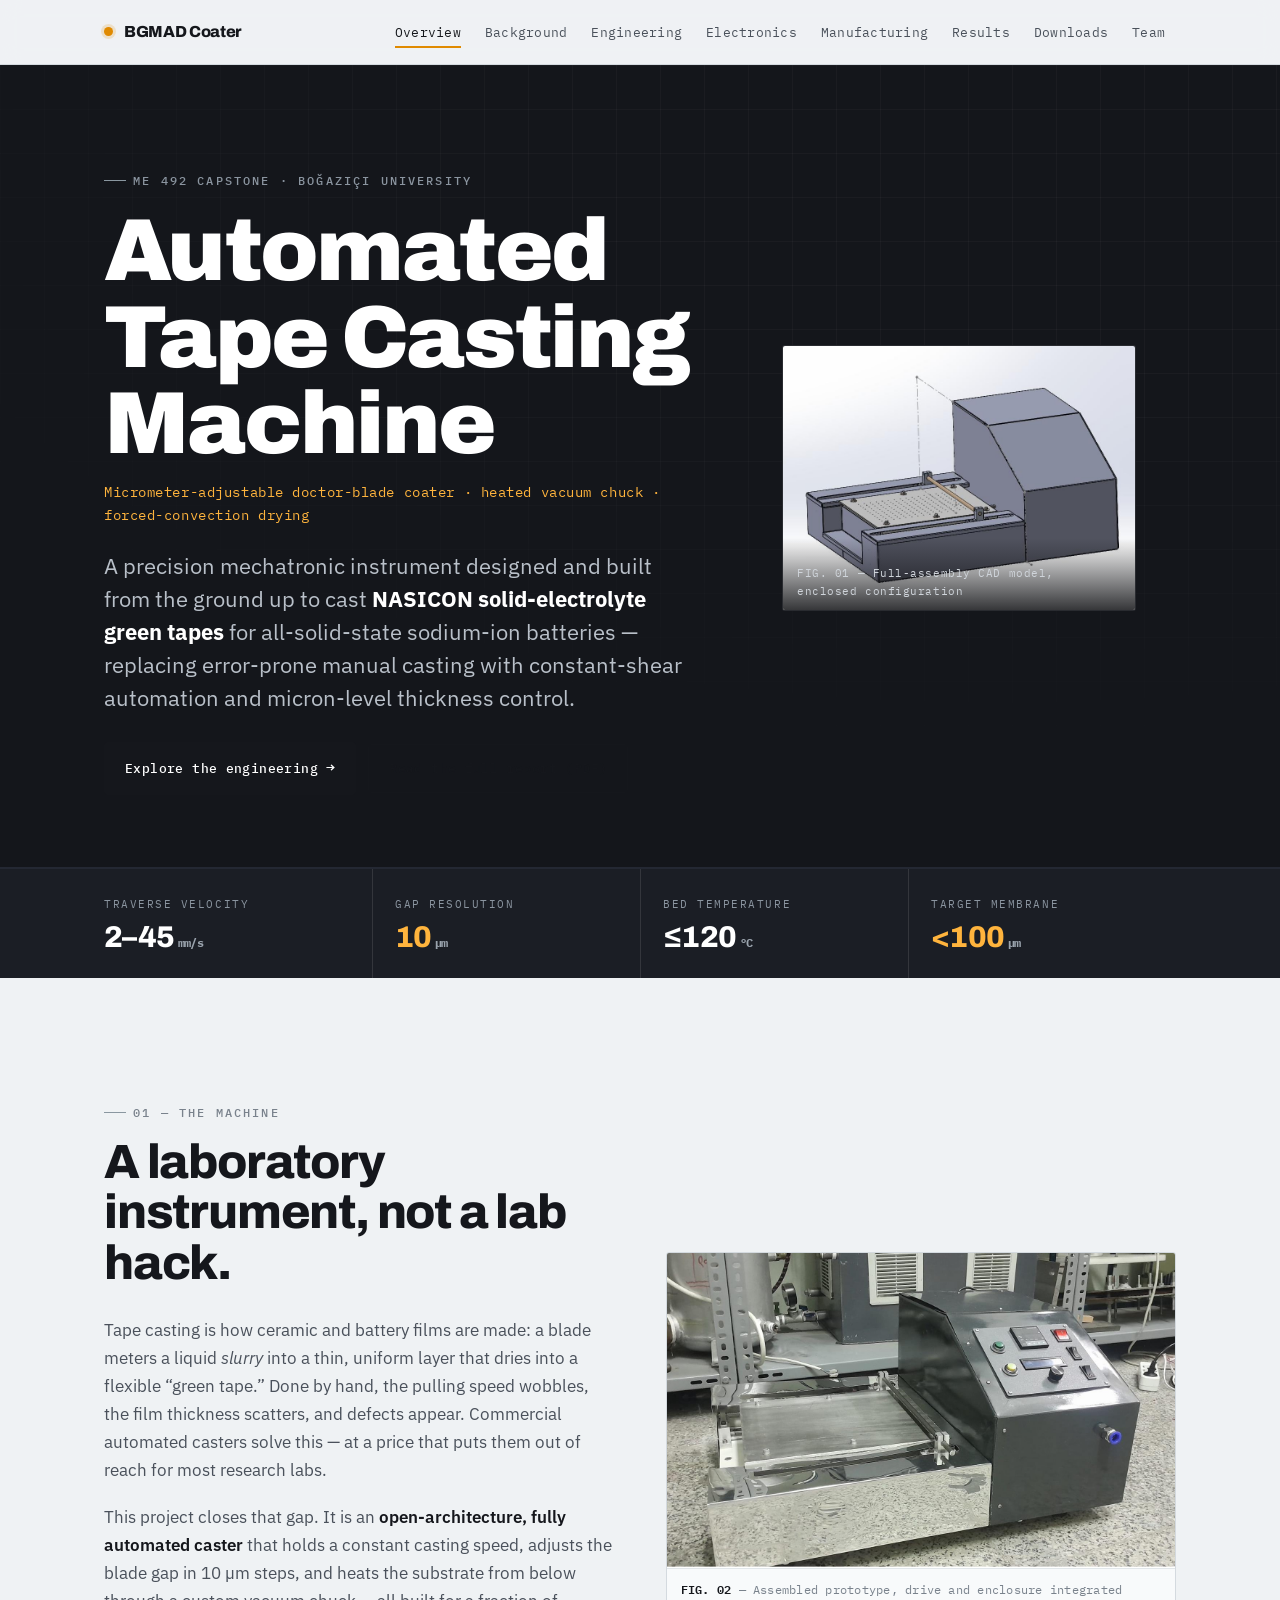
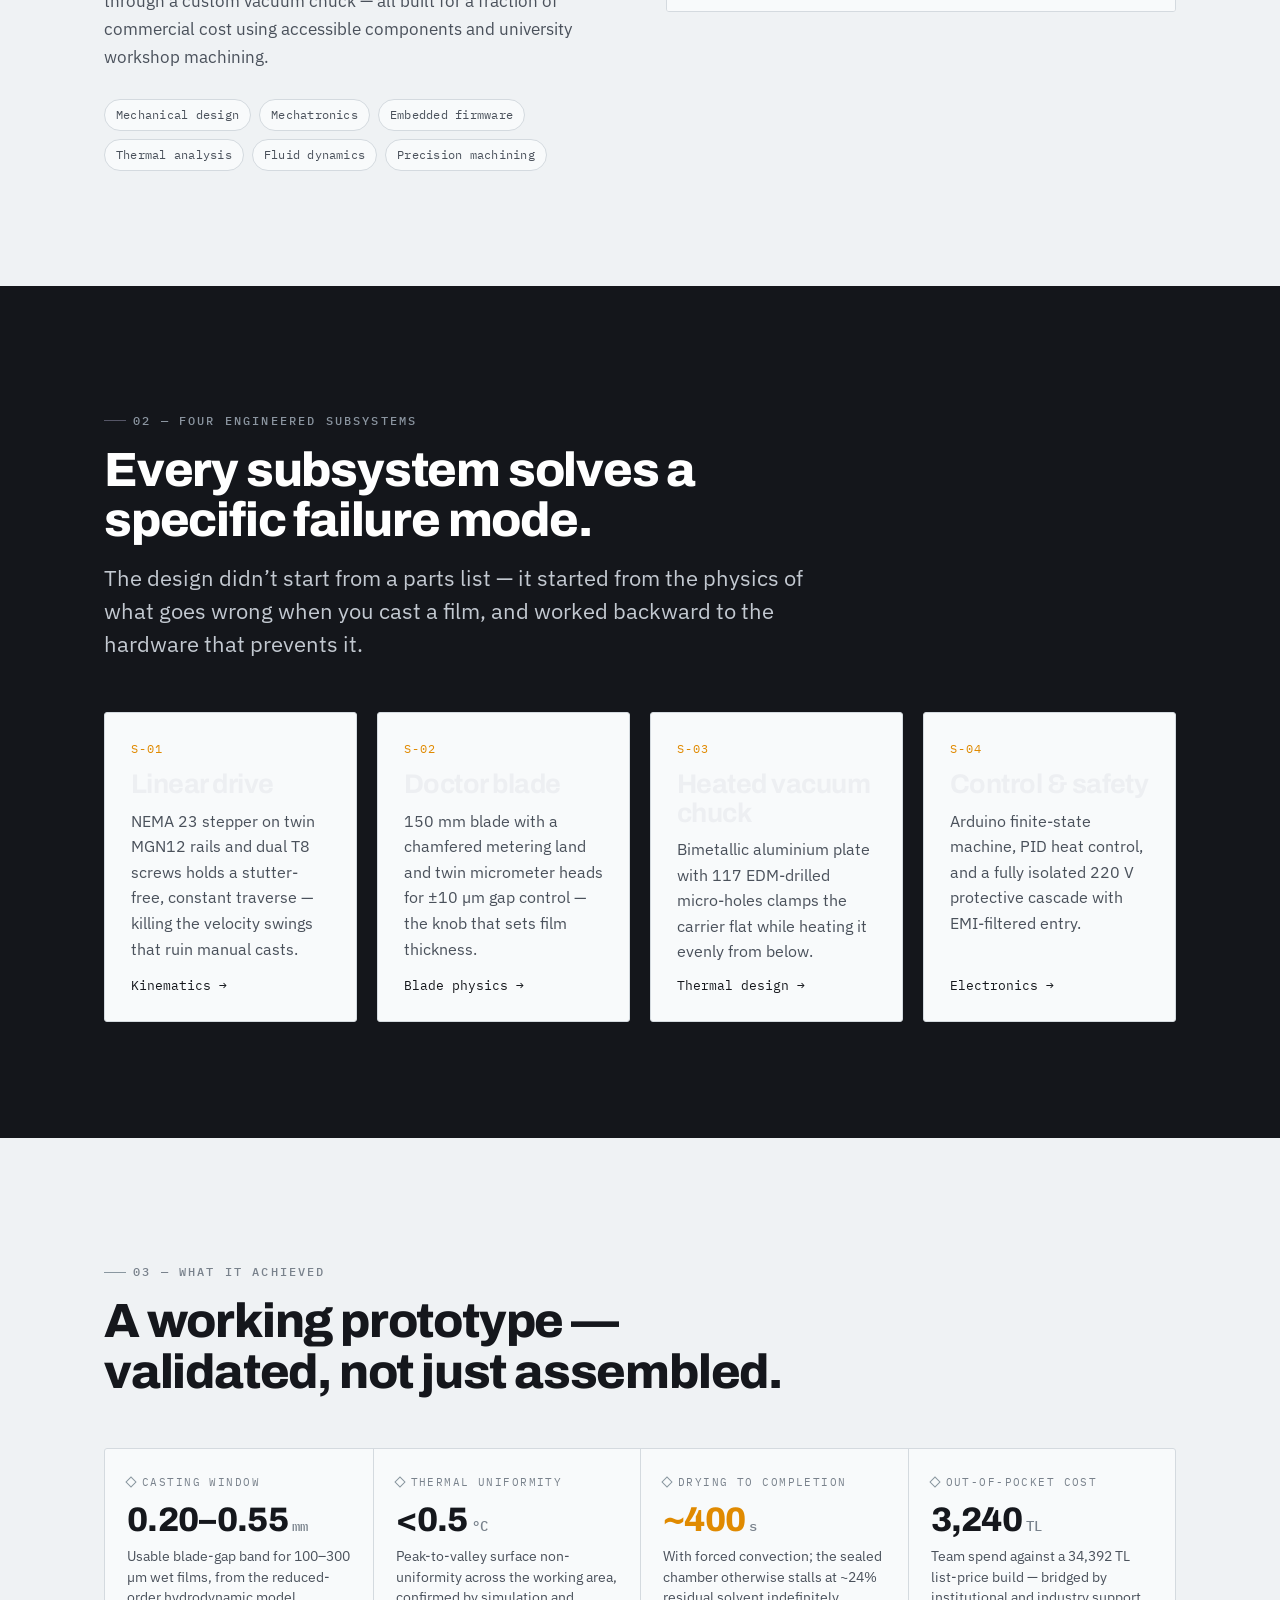
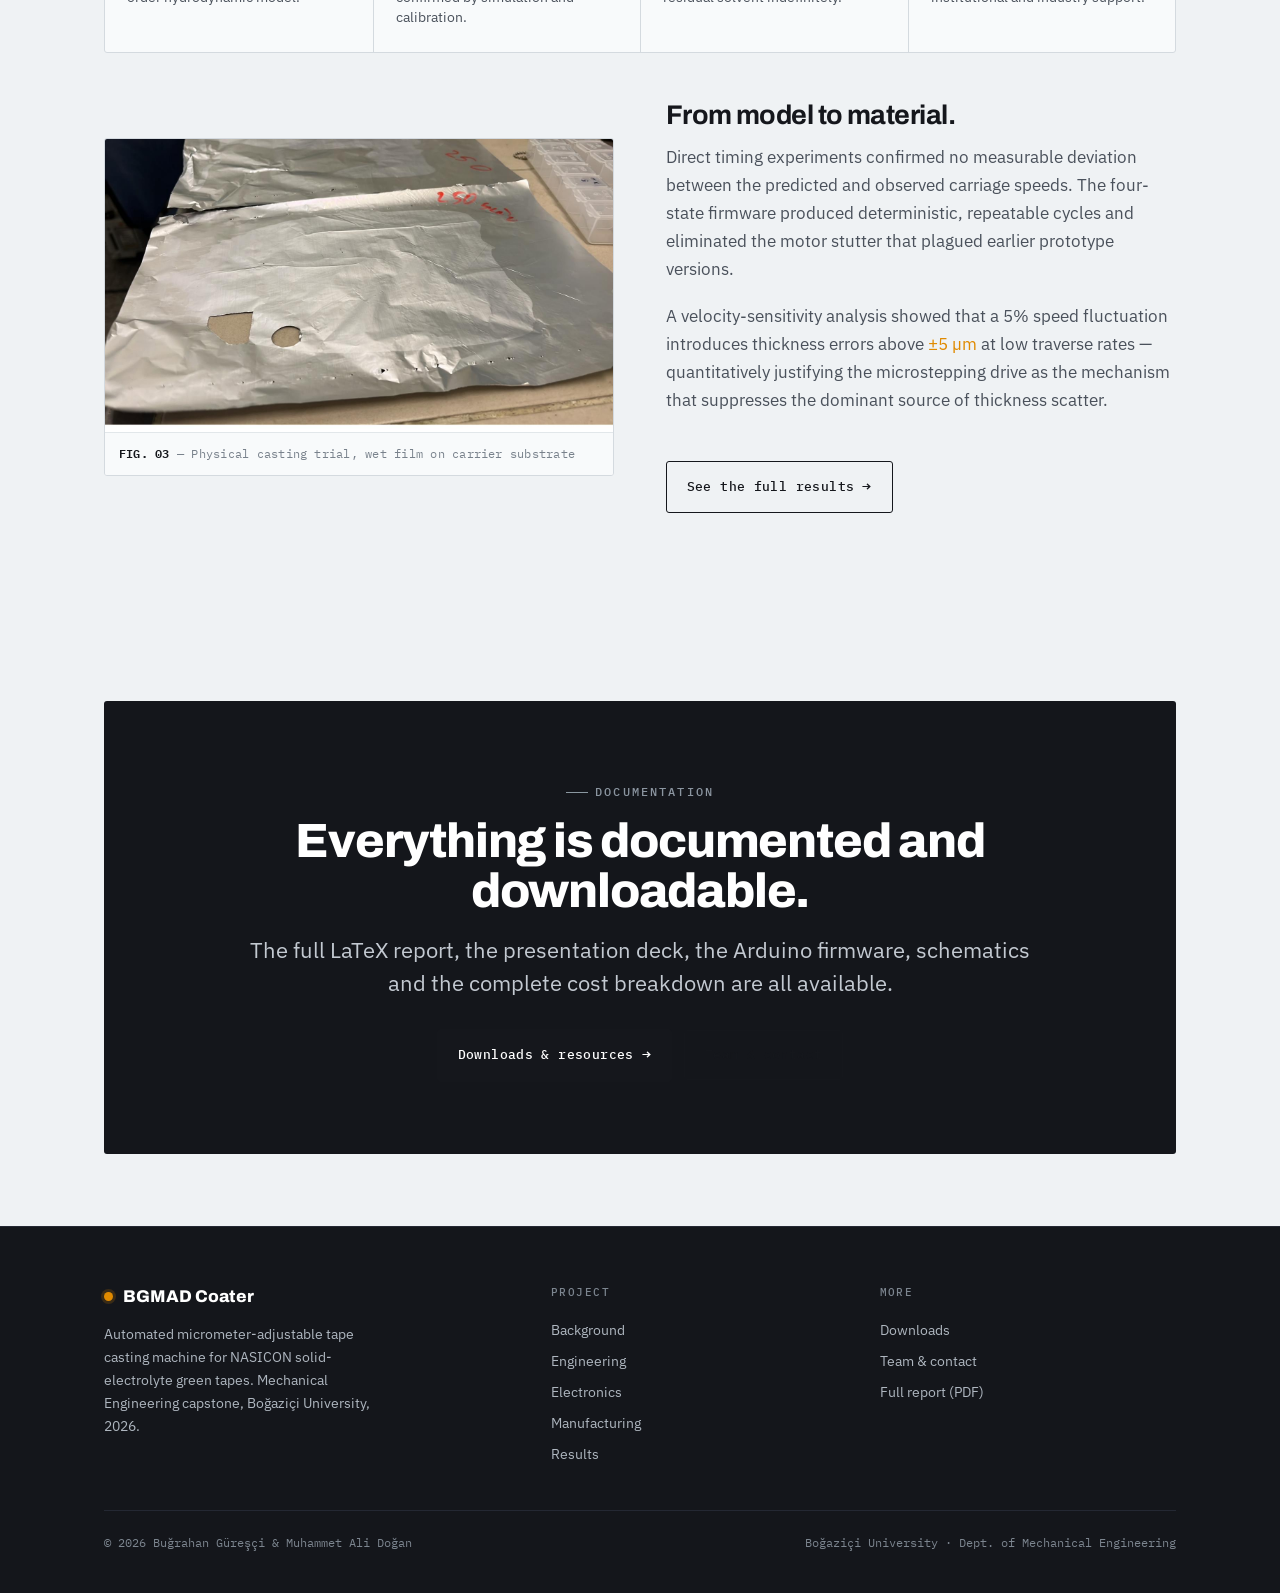
==== index.html @ 35f907c0 "Fix typo in electronics link text" ====
<!DOCTYPE html>
<html lang="en">
<head>
<meta charset="UTF-8">
<meta name="viewport" content="width=device-width,initial-scale=1">
<title>BGMAD Tape Casting Machine — Automated Micrometer-Adjustable Coater</title>
<meta name="description" content="An automated, micrometer-adjustable doctor-blade tape casting machine built to produce NASICON solid-electrolyte green tapes for all-solid-state sodium-ion batteries. Boğaziçi University ME 492 capstone.">
<meta property="og:title" content="Automated Micrometer-Adjustable Tape Casting Machine">
<meta property="og:description" content="A precision mechatronic coater for NASICON solid-electrolyte green tapes — Boğaziçi University mechanical engineering capstone.">
<meta property="og:type" content="website">
<meta property="og:image" content="CAD_goruntusu_casing.jpeg">
<link rel="icon" type="image/png" href="favicon.png">
<link rel="stylesheet" href="style.css">
</head>
<body>

<!-- ============ HEADER ============ -->
<header class="masthead">
  <div class="masthead__in">
    <a class="brand" href="index.html"><span class="brand__tag"></span>BGMAD&nbsp;Coater</a>
    <button class="navtoggle" aria-label="Menu" onclick="document.getElementById('nav').classList.toggle('open')">≡</button>
    <nav class="nav" id="nav">
      <a href="index.html" class="active">Overview</a>
      <a href="background.html">Background</a>
      <a href="engineering.html">Engineering</a>
      <a href="electronics.html">Electronics</a>
      <a href="manufacturing.html">Manufacturing</a>
      <a href="results.html">Results</a>
      <a href="resources.html">Downloads</a>
      <a href="about.html">Team</a>
    </nav>
  </div>
</header>

<!-- ============ HERO ============ -->
<section class="hero">
  <div class="hero__grid"></div>
  <div class="hero__in">
    <div>
      <span class="eyebrow hero__eyebrow">ME 492 Capstone · Boğaziçi University</span>
      <h1 class="display">Automated<br>Tape Casting<br>Machine</h1>
      <p class="hero__sub">Micrometer-adjustable doctor-blade coater · heated vacuum chuck · forced-convection drying</p>
      <p class="lead">A precision mechatronic instrument designed and built from the ground up to cast <strong style="color:#fff">NASICON solid-electrolyte green tapes</strong> for all-solid-state sodium-ion batteries — replacing error-prone manual casting with constant-shear automation and micron-level thickness control.</p>
      <div class="btnrow">
        <a class="btn" href="engineering.html">Explore the engineering <span class="btn__arrow">→</span></a>
        <a class="btn btn--ghost" href="ME492_Report_Group17.pdf" target="_blank" rel="noopener">Read the full report (PDF)</a>
      </div>
    </div>
    <figure class="hero__figure">
      <img src="CAD_goruntusu_casing.jpeg" alt="CAD render of the tape casting machine enclosure">
      <figcaption class="hero__figcap">FIG. 01 — Full-assembly CAD model, enclosed configuration</figcaption>
    </figure>
  </div>
</section>

<!-- ============ SPEC PLATE ============ -->
<div class="specplate">
  <div class="specplate__in">
    <div class="spec">
      <div class="spec__k">Traverse velocity</div>
      <div class="spec__v">2–45<span class="spec__u">mm/s</span></div>
    </div>
    <div class="spec">
      <div class="spec__k">Gap resolution</div>
      <div class="spec__v"><em>10</em><span class="spec__u">µm</span></div>
    </div>
    <div class="spec">
      <div class="spec__k">Bed temperature</div>
      <div class="spec__v">≤120<span class="spec__u">°C</span></div>
    </div>
    <div class="spec">
      <div class="spec__k">Target membrane</div>
      <div class="spec__v"><em>&lt;100</em><span class="spec__u">µm</span></div>
    </div>
  </div>
</div>

<!-- ============ WHAT IT IS ============ -->
<section class="section">
  <div class="wrap">
    <div class="split">
      <div>
        <span class="eyebrow">01 — The machine</span>
        <h2 class="mt-s">A laboratory instrument, not a lab hack.</h2>
        <div class="prose mt-m">
          <p>Tape casting is how ceramic and battery films are made: a blade meters a liquid <em>slurry</em> into a thin, uniform layer that dries into a flexible “green tape.” Done by hand, the pulling speed wobbles, the film thickness scatters, and defects appear. Commercial automated casters solve this — at a price that puts them out of reach for most research labs.</p>
          <p>This project closes that gap. It is an <strong>open-architecture, fully automated caster</strong> that holds a constant casting speed, adjusts the blade gap in 10 µm steps, and heats the substrate from below through a custom vacuum chuck — all built for a fraction of commercial cost using accessible components and university workshop machining.</p>
        </div>
        <div class="tags mt-m">
          <span class="tag">Mechanical design</span>
          <span class="tag">Mechatronics</span>
          <span class="tag">Embedded firmware</span>
          <span class="tag">Thermal analysis</span>
          <span class="tag">Fluid dynamics</span>
          <span class="tag">Precision machining</span>
        </div>
      </div>
      <div class="figure">
        <img src="enclosure_assembly.jpeg" alt="Photograph of the assembled machine">
        <div class="figure__cap"><b>FIG. 02</b> — Assembled prototype, drive and enclosure integrated</div>
      </div>
    </div>
  </div>
</section>

<!-- ============ SUBSYSTEMS ============ -->
<section class="section dark">
  <div class="wrap">
    <div class="shead">
      <span class="eyebrow">02 — Four engineered subsystems</span>
      <h2 class="mt-s" style="color:#fff">Every subsystem solves a specific failure mode.</h2>
      <p class="lead">The design didn’t start from a parts list — it started from the physics of what goes wrong when you cast a film, and worked backward to the hardware that prevents it.</p>
    </div>
    <div class="grid grid-4">
      <a class="card card--link" href="engineering.html#drive">
        <span class="card__idx">S-01</span>
        <h3>Linear drive</h3>
        <p>NEMA 23 stepper on twin MGN12 rails and dual T8 screws holds a stutter-free, constant traverse — killing the velocity swings that ruin manual casts.</p>
        <span class="card__more">Kinematics →</span>
      </a>
      <a class="card card--link" href="engineering.html#blade">
        <span class="card__idx">S-02</span>
        <h3>Doctor blade</h3>
        <p>150 mm blade with a chamfered metering land and twin micrometer heads for ±10 µm gap control — the knob that sets film thickness.</p>
        <span class="card__more">Blade physics →</span>
      </a>
      <a class="card card--link" href="engineering.html#chuck">
        <span class="card__idx">S-03</span>
        <h3>Heated vacuum chuck</h3>
        <p>Bimetallic aluminium plate with 117 EDM-drilled micro-holes clamps the carrier flat while heating it evenly from below.</p>
        <span class="card__more">Thermal design →</span>
      </a>
      <a class="card card--link" href="electronics.html">
        <span class="card__idx">S-04</span>
        <h3>Control &amp; safety</h3>
        <p>Arduino finite-state machine, PID heat control, and a fully isolated 220 V protective cascade with EMI-filtered entry.</p>
        <span class="card__more">Electronics →</span>
      </a>
    </div>
  </div>
</section>

<!-- ============ HEADLINE RESULTS ============ -->
<section class="section">
  <div class="wrap">
    <div class="shead">
      <span class="eyebrow">03 — What it achieved</span>
      <h2 class="mt-s">A working prototype — validated, not just assembled.</h2>
    </div>
    <div class="dimset">
      <div class="dim">
        <div class="dim__label">Casting window</div>
        <div class="dim__val">0.20–0.55<span class="u">mm</span></div>
        <div class="dim__note">Usable blade-gap band for 100–300 µm wet films, from the reduced-order hydrodynamic model.</div>
      </div>
      <div class="dim">
        <div class="dim__label">Thermal uniformity</div>
        <div class="dim__val">&lt;0.5<span class="u">°C</span></div>
        <div class="dim__note">Peak-to-valley surface non-uniformity across the working area, confirmed by simulation and calibration.</div>
      </div>
      <div class="dim">
        <div class="dim__label">Drying to completion</div>
        <div class="dim__val is-signal">~400<span class="u">s</span></div>
        <div class="dim__note">With forced convection; the sealed chamber otherwise stalls at ~24% residual solvent indefinitely.</div>
      </div>
      <div class="dim">
        <div class="dim__label">Out-of-pocket cost</div>
        <div class="dim__val">3,240<span class="u">TL</span></div>
        <div class="dim__note">Team spend against a 34,392 TL list-price build — bridged by institutional and industry support.</div>
      </div>
    </div>
    <div class="split mt-l">
      <div class="figure">
        <img src="250mikron_casting.jpeg" alt="Cast NASICON green tape sample">
        <div class="figure__cap"><b>FIG. 03</b> — Physical casting trial, wet film on carrier substrate</div>
      </div>
      <div>
        <h3>From model to material.</h3>
        <div class="prose mt-s">
          <p>Direct timing experiments confirmed no measurable deviation between the predicted and observed carriage speeds. The four-state firmware produced deterministic, repeatable cycles and eliminated the motor stutter that plagued earlier prototype versions.</p>
          <p>A velocity-sensitivity analysis showed that a 5% speed fluctuation introduces thickness errors above <span class="signal">±5 µm</span> at low traverse rates — quantitatively justifying the microstepping drive as the mechanism that suppresses the dominant source of thickness scatter.</p>
        </div>
        <a class="btn btn--ghost mt-m" href="results.html">See the full results <span class="btn__arrow">→</span></a>
      </div>
    </div>
  </div>
</section>

<!-- ============ CTA ============ -->
<section class="section--tight">
  <div class="wrap">
    <div class="cta">
      <span class="eyebrow" style="justify-content:center;color:#8B95A0">Documentation</span>
      <h2 class="mt-s">Everything is documented and downloadable.</h2>
      <p class="lead">The full LaTeX report, the presentation deck, the Arduino firmware, schematics and the complete cost breakdown are all available.</p>
      <div class="btnrow">
        <a class="btn" href="resources.html">Downloads &amp; resources <span class="btn__arrow">→</span></a>
        <a class="btn btn--ghost" href="about.html">Team &amp; contact</a>
      </div>
    </div>
  </div>
</section>

<!-- ============ FOOTER ============ -->
<footer class="foot">
  <div class="wrap">
    <div class="foot__grid">
      <div>
        <div class="foot__brand"><span class="brand__tag"></span>BGMAD Coater</div>
        <p style="max-width:34ch;margin:0">Automated micrometer-adjustable tape casting machine for NASICON solid-electrolyte green tapes. Mechanical Engineering capstone, Boğaziçi University, 2026.</p>
      </div>
      <div>
        <h5>Project</h5>
        <a href="background.html">Background</a>
        <a href="engineering.html">Engineering</a>
        <a href="electronics.html">Electronics</a>
        <a href="manufacturing.html">Manufacturing</a>
        <a href="results.html">Results</a>
      </div>
      <div>
        <h5>More</h5>
        <a href="resources.html">Downloads</a>
        <a href="about.html">Team &amp; contact</a>
        <a href="ME492_Report_Group17.pdf" target="_blank" rel="noopener">Full report (PDF)</a>
      </div>
    </div>
    <div class="foot__bar">
      <span>© 2026 Buğrahan Güreşçi &amp; Muhammet Ali Doğan</span>
      <span>Boğaziçi University · Dept. of Mechanical Engineering</span>
    </div>
  </div>
</footer>

</body>
</html>
---- style.css ----
/* =========================================================================
   BGMAD Tape Casting Machine — portfolio site
   Design identity: precision-instrument / metrology
   Graphite + technical white, engineering dimension-line annotation system,
   single amber "readout" signal reserved for live measurement values.
   ========================================================================= */

/* ---- Fonts ------------------------------------------------------------- */
@import url('https://fonts.googleapis.com/css2?family=Archivo:wght@400;500;600;700;800;900&family=IBM+Plex+Mono:wght@400;500;600&family=IBM+Plex+Sans:wght@400;500;600;700&display=swap');

/* ---- Tokens ------------------------------------------------------------ */
:root{
  --paper:#EFF2F4;
  --paper-2:#F8FAFB;
  --ink:#15171C;
  --ink-2:#4A515B;
  --ink-3:#79828C;
  --panel:#14161B;
  --panel-2:#1B1E25;
  --panel-3:#242833;
  --line:#D4DADF;
  --line-2:#E2E7EA;
  --line-d:rgba(255,255,255,.11);
  --line-d2:rgba(255,255,255,.06);
  --steel:#8A97A0;
  --signal:#E08A00;      /* amber readout on light */
  --signal-d:#FFB43D;    /* amber readout on dark  */
  --ok:#2F8F5B;

  --maxw:1200px;
  --gut:clamp(20px,5vw,64px);

  --f-display:'Archivo',system-ui,sans-serif;
  --f-body:'IBM Plex Sans',system-ui,sans-serif;
  --f-mono:'IBM Plex Mono',ui-monospace,monospace;

  --r:3px;               /* deliberately tight radius — instrument, not app */
}

*{box-sizing:border-box}
html{scroll-behavior:smooth}
body{
  margin:0;background:var(--paper);color:var(--ink);
  font-family:var(--f-body);font-size:17px;line-height:1.65;
  -webkit-font-smoothing:antialiased;text-rendering:optimizeLegibility;
}
img{max-width:100%;display:block}
a{color:inherit;text-decoration:none}

/* ---- Layout helpers ---------------------------------------------------- */
.wrap{max-width:var(--maxw);margin:0 auto;padding:0 var(--gut)}
.section{padding:clamp(56px,9vw,120px) 0}
.section--tight{padding:clamp(40px,6vw,72px) 0}
.dark{background:var(--panel);color:#EDEFF2}
.dark .lead,.dark p{color:#C3C9D1}

/* ---- Mono utility bits ------------------------------------------------- */
.mono{font-family:var(--f-mono)}
.eyebrow{
  font-family:var(--f-mono);font-size:12px;font-weight:500;
  letter-spacing:.18em;text-transform:uppercase;color:var(--ink-3);
  display:inline-flex;align-items:center;gap:.6em;
}
.eyebrow::before{
  content:"";width:22px;height:1px;background:var(--steel);display:inline-block;
}
.dark .eyebrow{color:#8B95A0}
.dark .eyebrow::before{background:#556}
.signal{color:var(--signal)}
.dark .signal{color:var(--signal-d)}

/* ---- Type scale -------------------------------------------------------- */
h1,h2,h3,h4{font-family:var(--f-display);font-weight:800;line-height:1.05;
  letter-spacing:-.02em;margin:0}
.display{
  font-family:var(--f-display);font-weight:900;
  font-size:clamp(40px,7.2vw,88px);line-height:.98;letter-spacing:-.03em;
}
h2{font-size:clamp(28px,4.2vw,48px);letter-spacing:-.025em}
h3{font-size:clamp(20px,2.4vw,27px);font-weight:700;letter-spacing:-.02em}
h4{font-size:18px;font-weight:700}
.lead{font-size:clamp(18px,2.1vw,22px);line-height:1.5;color:var(--ink-2);
  font-weight:400;max-width:60ch}
p{margin:0 0 1.1em}
.prose{max-width:68ch}
.prose p{color:var(--ink-2)}
.prose strong{color:var(--ink);font-weight:600}

/* ---- Header ------------------------------------------------------------ */
.masthead{position:sticky;top:0;z-index:50;background:rgba(239,242,244,.86);
  backdrop-filter:blur(10px);border-bottom:1px solid var(--line)}
.masthead__in{display:flex;align-items:center;gap:24px;
  height:64px;max-width:var(--maxw);margin:0 auto;padding:0 var(--gut)}
.brand{display:flex;align-items:center;gap:11px;font-family:var(--f-display);
  font-weight:800;letter-spacing:-.02em;font-size:16px;white-space:nowrap}
.brand__tag{width:9px;height:9px;background:var(--signal);border-radius:50%;
  box-shadow:0 0 0 3px rgba(224,138,0,.18)}
.nav{display:flex;gap:2px;margin-left:auto;flex-wrap:wrap}
.nav a{font-family:var(--f-mono);font-size:12.5px;letter-spacing:.02em;
  color:var(--ink-2);padding:8px 11px;border-radius:var(--r);position:relative}
.nav a:hover{color:var(--ink);background:rgba(0,0,0,.04)}
.nav a.active{color:var(--ink)}
.nav a.active::after{content:"";position:absolute;left:11px;right:11px;bottom:2px;
  height:2px;background:var(--signal)}
.navtoggle{display:none;margin-left:auto;background:none;border:1px solid var(--line);
  border-radius:var(--r);width:40px;height:38px;cursor:pointer;color:var(--ink);
  font-size:18px;align-items:center;justify-content:center}

/* ---- Buttons ----------------------------------------------------------- */
.btn{display:inline-flex;align-items:center;gap:.6em;font-family:var(--f-mono);
  font-size:13px;font-weight:500;letter-spacing:.03em;padding:13px 20px;
  border-radius:var(--r);border:1px solid var(--ink);background:var(--ink);
  color:#fff;cursor:pointer;transition:transform .12s ease,background .2s}
.btn:hover{background:#000;transform:translateY(-1px)}
.btn--ghost{background:transparent;color:var(--ink)}
.btn--ghost:hover{background:rgba(0,0,0,.05)}
.dark .btn{background:#fff;color:var(--ink);border-color:#fff}
.dark .btn:hover{background:#e9edf0}
.dark .btn--ghost{background:transparent;color:#fff;border-color:var(--line-d)}
.dark .btn--ghost:hover{background:rgba(255,255,255,.08)}
.btn__arrow{font-size:15px;transition:transform .15s}
.btn:hover .btn__arrow{transform:translateX(3px)}
.btnrow{display:flex;gap:12px;flex-wrap:wrap;align-items:center}

/* ---- Hero -------------------------------------------------------------- */
.hero{background:var(--panel);color:#EDEFF2;position:relative;overflow:hidden;
  border-bottom:1px solid var(--panel-3)}
.hero__grid{position:absolute;inset:0;opacity:.5;pointer-events:none;
  background-image:
    linear-gradient(var(--line-d2) 1px,transparent 1px),
    linear-gradient(90deg,var(--line-d2) 1px,transparent 1px);
  background-size:44px 44px;
  mask-image:radial-gradient(120% 90% at 78% 15%,#000 30%,transparent 80%)}
.hero__in{position:relative;max-width:var(--maxw);margin:0 auto;
  padding:clamp(48px,8vw,96px) var(--gut) clamp(40px,6vw,72px);
  display:grid;grid-template-columns:1.15fr .85fr;gap:clamp(24px,4vw,56px);
  align-items:center}
.hero__eyebrow{color:#8B95A0}
.hero h1{color:#fff;margin:18px 0 0}
.hero__sub{font-family:var(--f-mono);color:var(--signal-d);font-size:14px;
  letter-spacing:.04em;margin-top:14px}
.hero .lead{color:#B9C0C9;margin:22px 0 28px}
.hero__figure{position:relative;border:1px solid var(--line-d);border-radius:var(--r);
  overflow:hidden;background:#0f1116}
.hero__figure img{width:100%;height:100%;object-fit:cover;aspect-ratio:4/3}
.hero__figcap{position:absolute;left:0;bottom:0;right:0;
  font-family:var(--f-mono);font-size:11px;letter-spacing:.05em;color:#cfd4da;
  background:linear-gradient(transparent,rgba(10,11,14,.82));
  padding:26px 14px 10px}

/* ---- Spec strip (data plate) ------------------------------------------ */
.specplate{border-top:1px solid var(--panel-3);background:var(--panel-2)}
.specplate__in{max-width:var(--maxw);margin:0 auto;padding:0 var(--gut);
  display:grid;grid-template-columns:repeat(4,1fr)}
.spec{padding:26px 22px;border-left:1px solid var(--line-d)}
.spec:first-child{border-left:none;padding-left:0}
.specplate__in .spec:last-child{padding-right:0}
.spec__k{font-family:var(--f-mono);font-size:11px;letter-spacing:.14em;
  text-transform:uppercase;color:#8B95A0;margin-bottom:9px}
.spec__v{font-family:var(--f-display);font-weight:800;font-size:clamp(22px,2.6vw,30px);
  color:#fff;line-height:1;letter-spacing:-.02em}
.spec__v em{font-style:normal;color:var(--signal-d)}
.spec__u{font-family:var(--f-mono);font-size:12px;color:#9aa3ad;margin-left:3px}

/* ---- Section head ------------------------------------------------------ */
.shead{margin-bottom:clamp(30px,4vw,52px);max-width:72ch}
.shead h2{margin:14px 0 0}
.shead .lead{margin-top:16px}

/* ---- Dimension figure (key number, engineering annotation) ------------ */
.dimset{display:grid;grid-template-columns:repeat(auto-fit,minmax(180px,1fr));
  gap:0;border:1px solid var(--line);border-radius:var(--r);overflow:hidden;
  background:var(--paper-2)}
.dim{padding:24px 22px;border-left:1px solid var(--line)}
.dim:first-child{border-left:none}
.dim__label{font-family:var(--f-mono);font-size:11px;letter-spacing:.13em;
  text-transform:uppercase;color:var(--ink-3);margin-bottom:12px;
  display:flex;align-items:center;gap:7px}
.dim__label::before{content:"";width:6px;height:6px;border:1px solid var(--steel);
  transform:rotate(45deg)}
.dim__val{font-family:var(--f-display);font-weight:800;font-size:clamp(26px,3vw,34px);
  line-height:1;letter-spacing:-.02em}
.dim__val .u{font-family:var(--f-mono);font-size:14px;font-weight:500;
  color:var(--ink-3);margin-left:4px;letter-spacing:0}
.dim__val.is-signal{color:var(--signal)}
.dim__note{font-size:14px;color:var(--ink-2);margin-top:9px;line-height:1.45}

/* ---- Cards / grid ------------------------------------------------------ */
.grid{display:grid;gap:20px}
.grid-2{grid-template-columns:repeat(2,1fr)}
.grid-3{grid-template-columns:repeat(3,1fr)}
.grid-4{grid-template-columns:repeat(4,1fr)}
.card{background:var(--paper-2);border:1px solid var(--line);border-radius:var(--r);
  padding:26px;display:flex;flex-direction:column;gap:10px}
.card__idx{font-family:var(--f-mono);font-size:12px;color:var(--signal);
  letter-spacing:.08em}
.card h3{margin-top:2px}
.card p{color:var(--ink-2);font-size:15.5px;margin:0}
.card--link{transition:border-color .18s,transform .18s}
.card--link:hover{border-color:var(--ink);transform:translateY(-2px)}
.card__more{margin-top:auto;font-family:var(--f-mono);font-size:12.5px;
  color:var(--ink);display:inline-flex;gap:.5em;align-items:center}
.card--link:hover .card__more{color:var(--signal)}

/* ---- Feature split (image + text) ------------------------------------- */
.split{display:grid;grid-template-columns:1fr 1fr;gap:clamp(28px,4vw,56px);
  align-items:center}
.split--rev .split__media{order:2}
.split__media{border:1px solid var(--line);border-radius:var(--r);overflow:hidden;
  background:var(--paper-2)}
.split__media img{width:100%;object-fit:cover}
.figure{border:1px solid var(--line);border-radius:var(--r);overflow:hidden;
  background:var(--paper-2)}
.figure img{width:100%}
.figure__cap{font-family:var(--f-mono);font-size:12px;color:var(--ink-3);
  letter-spacing:.02em;padding:11px 14px;border-top:1px solid var(--line-2);
  background:var(--paper-2)}
.figure__cap b{color:var(--ink);font-weight:600}

/* ---- Data list / spec table ------------------------------------------- */
.speclist{border-top:1px solid var(--line);margin-top:8px}
.speclist__row{display:grid;grid-template-columns:minmax(160px,1fr) 2fr;gap:20px;
  padding:14px 0;border-bottom:1px solid var(--line);align-items:baseline}
.speclist__k{font-family:var(--f-mono);font-size:13px;color:var(--ink-2);
  letter-spacing:.02em}
.speclist__v{font-size:15.5px;color:var(--ink)}
.speclist__v code{font-family:var(--f-mono);font-size:13.5px;background:rgba(0,0,0,.05);
  padding:2px 6px;border-radius:3px}

/* ---- Table ------------------------------------------------------------- */
.tbl-wrap{overflow-x:auto;border:1px solid var(--line);border-radius:var(--r)}
table.data{width:100%;border-collapse:collapse;font-size:14.5px;min-width:560px}
table.data th,table.data td{padding:12px 16px;text-align:left;
  border-bottom:1px solid var(--line-2)}
table.data thead th{font-family:var(--f-mono);font-size:11.5px;letter-spacing:.08em;
  text-transform:uppercase;color:var(--ink-3);background:var(--paper-2);
  border-bottom:1px solid var(--line)}
table.data td.num,table.data th.num{text-align:right;font-family:var(--f-mono);
  font-variant-numeric:tabular-nums}
table.data tr:last-child td{border-bottom:none}
table.data tr.total td{font-weight:600;background:var(--paper-2);
  border-top:1px solid var(--line)}
table.data .gratis{font-family:var(--f-mono);font-size:12.5px;color:var(--ink-2)}

/* ---- Steps / process timeline ----------------------------------------- */
.steps{counter-reset:step;border-left:2px solid var(--line);margin-left:6px}
.step{position:relative;padding:0 0 34px 34px}
.step::before{counter-increment:step;content:counter(step,decimal-leading-zero);
  position:absolute;left:-15px;top:-3px;width:28px;height:28px;
  background:var(--panel);color:#fff;font-family:var(--f-mono);font-size:11px;
  display:flex;align-items:center;justify-content:center;border-radius:50%}
.step:last-child{padding-bottom:0}
.step h4{margin-bottom:5px}
.step p{color:var(--ink-2);font-size:15.5px;margin:0}

/* ---- Callout ----------------------------------------------------------- */
.callout{border:1px solid var(--line);border-left:3px solid var(--signal);
  border-radius:var(--r);background:var(--paper-2);padding:20px 24px}
.callout__k{font-family:var(--f-mono);font-size:11px;letter-spacing:.14em;
  text-transform:uppercase;color:var(--signal);margin-bottom:6px}
.callout p{margin:0;color:var(--ink-2);font-size:15.5px}

/* ---- Tag / pill -------------------------------------------------------- */
.tags{display:flex;flex-wrap:wrap;gap:8px}
.tag{font-family:var(--f-mono);font-size:12px;letter-spacing:.02em;
  padding:5px 11px;border:1px solid var(--line);border-radius:100px;
  color:var(--ink-2);background:var(--paper-2)}
.dark .tag{border-color:var(--line-d);color:#B9C0C9;background:var(--panel-2)}

/* ---- CTA band ---------------------------------------------------------- */
.cta{background:var(--panel);color:#fff;border-radius:var(--r);
  padding:clamp(40px,6vw,72px);text-align:center;position:relative;overflow:hidden}
.cta h2{color:#fff}
.cta .lead{margin:16px auto 30px;color:#C3C9D1}
.cta .btnrow{justify-content:center}

/* ---- Footer ------------------------------------------------------------ */
.foot{background:var(--panel);color:#AEB6BF;border-top:1px solid var(--panel-3);
  padding:56px 0 40px;font-size:14px}
.foot__grid{display:grid;grid-template-columns:1.4fr 1fr 1fr;gap:32px;
  margin-bottom:40px}
.foot__brand{font-family:var(--f-display);font-weight:800;color:#fff;font-size:17px;
  display:flex;align-items:center;gap:10px;margin-bottom:12px}
.foot h5{font-family:var(--f-mono);font-size:11px;letter-spacing:.13em;
  text-transform:uppercase;color:#7c858f;margin:0 0 14px;font-weight:500}
.foot a{color:#AEB6BF;display:block;padding:4px 0;font-size:14px}
.foot a:hover{color:#fff}
.foot__bar{border-top:1px solid var(--panel-3);padding-top:22px;
  display:flex;justify-content:space-between;gap:16px;flex-wrap:wrap;
  font-family:var(--f-mono);font-size:12px;color:#7c858f}

/* ---- Breadcrumb / page intro ------------------------------------------ */
.pagehead{background:var(--panel);color:#fff;
  padding:clamp(44px,6vw,72px) 0 clamp(36px,5vw,56px)}
.pagehead .crumb{font-family:var(--f-mono);font-size:12px;letter-spacing:.06em;
  color:#8B95A0;margin-bottom:16px}
.pagehead .crumb .signal{color:var(--signal-d)}
.pagehead h1{color:#fff;font-size:clamp(32px,5vw,60px)}
.pagehead .lead{color:#B9C0C9;margin-top:18px}

/* ---- Utilities --------------------------------------------------------- */
.mt-0{margin-top:0}.mt-s{margin-top:14px}.mt-m{margin-top:28px}.mt-l{margin-top:48px}
.center{text-align:center}
.divider{height:1px;background:var(--line);border:none;margin:0}
.muted{color:var(--ink-3)}
.nowrap{white-space:nowrap}

/* ---- Responsive -------------------------------------------------------- */
@media(max-width:900px){
  .hero__in{grid-template-columns:1fr;gap:28px}
  .hero__figure{order:-1}
  .specplate__in{grid-template-columns:repeat(2,1fr)}
  .spec{border-left:none;border-top:1px solid var(--line-d);padding-left:0!important;padding-right:0!important}
  .spec:first-child,.spec:nth-child(2){border-top:none}
  .split,.split--rev .split__media{grid-template-columns:1fr;order:0}
  .grid-3,.grid-4{grid-template-columns:repeat(2,1fr)}
  .foot__grid{grid-template-columns:1fr 1fr}
}
@media(max-width:620px){
  body{font-size:16px}
  .nav{display:none;position:absolute;top:64px;left:0;right:0;flex-direction:column;
    background:var(--paper);border-bottom:1px solid var(--line);padding:8px var(--gut) 16px;gap:0}
  .nav.open{display:flex}
  .nav a{padding:12px 4px;border-bottom:1px solid var(--line-2)}
  .nav a.active::after{display:none}
  .navtoggle{display:flex}
  .grid-2,.grid-3,.grid-4{grid-template-columns:1fr}
  .specplate__in{grid-template-columns:1fr 1fr}
  .foot__grid{grid-template-columns:1fr}
  .speclist__row{grid-template-columns:1fr;gap:4px}
}
@media(prefers-reduced-motion:reduce){
  *{animation:none!important;transition:none!important;scroll-behavior:auto!important}
}
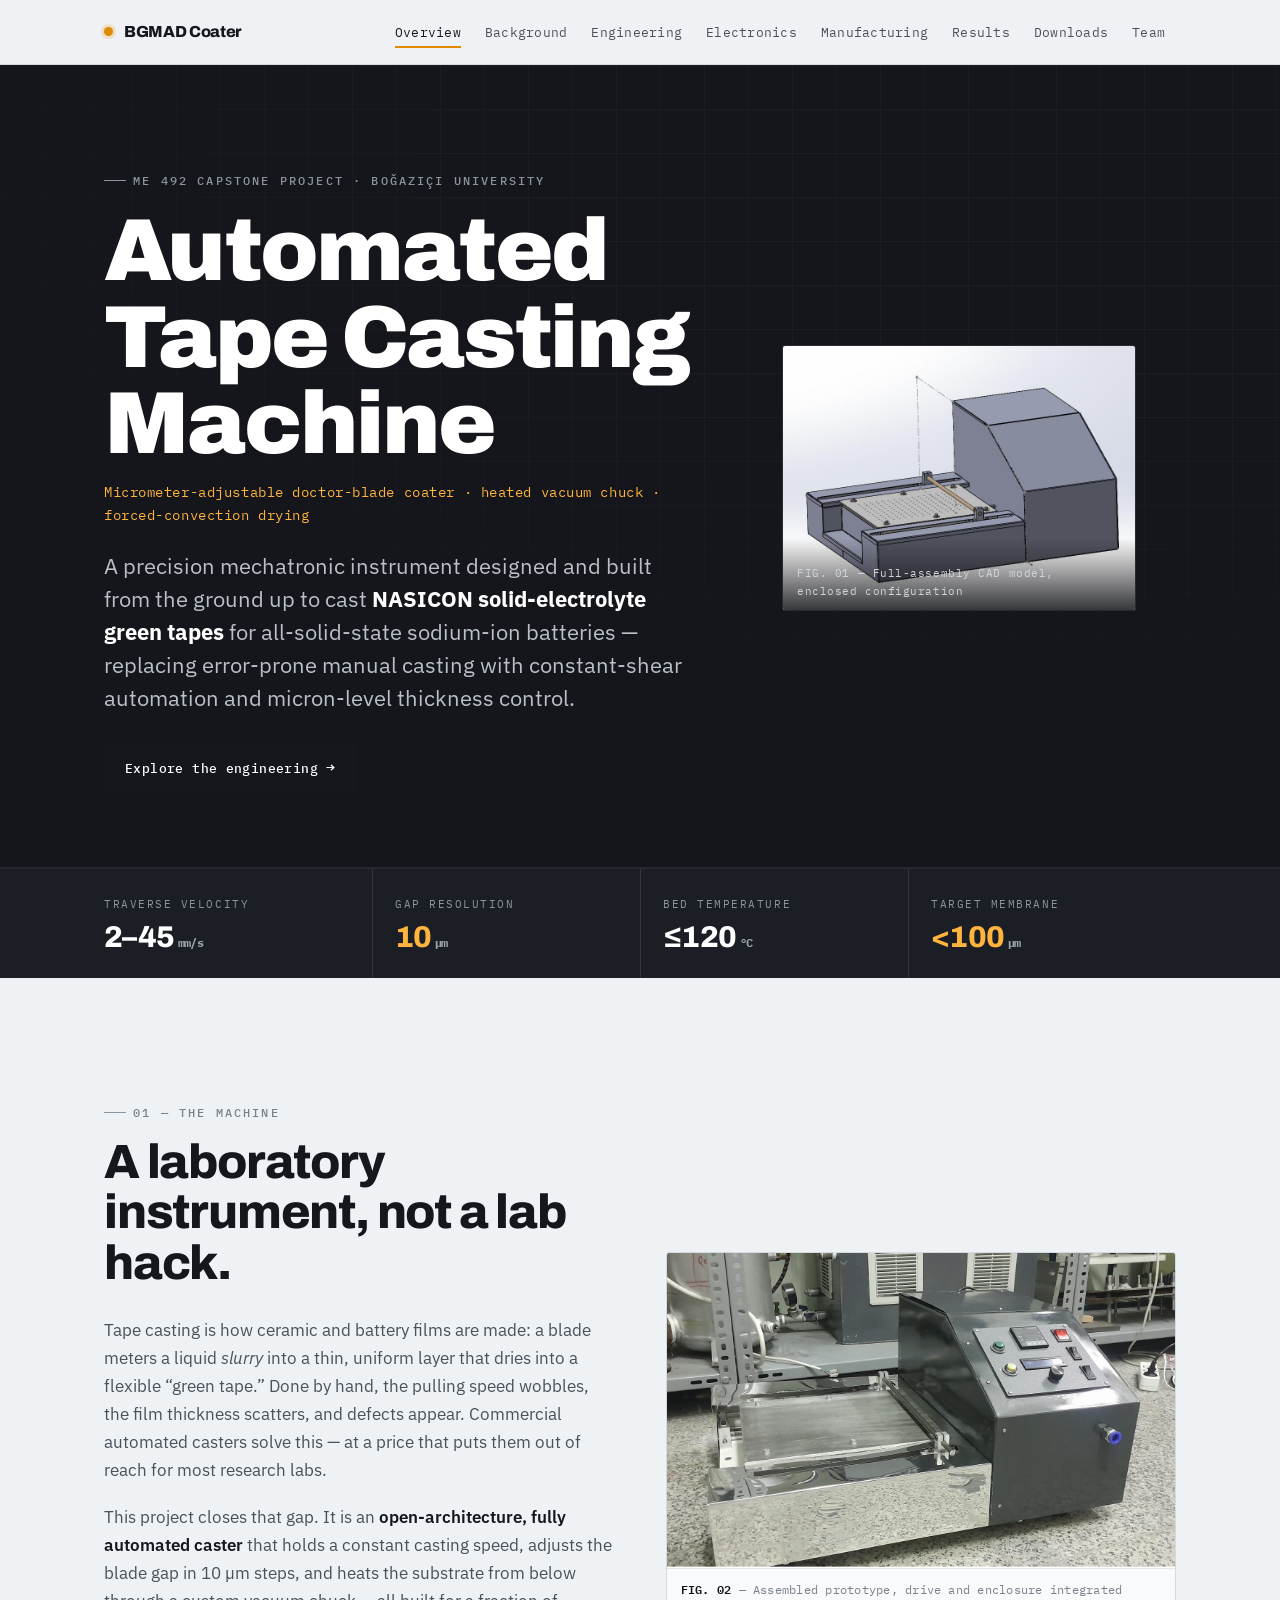
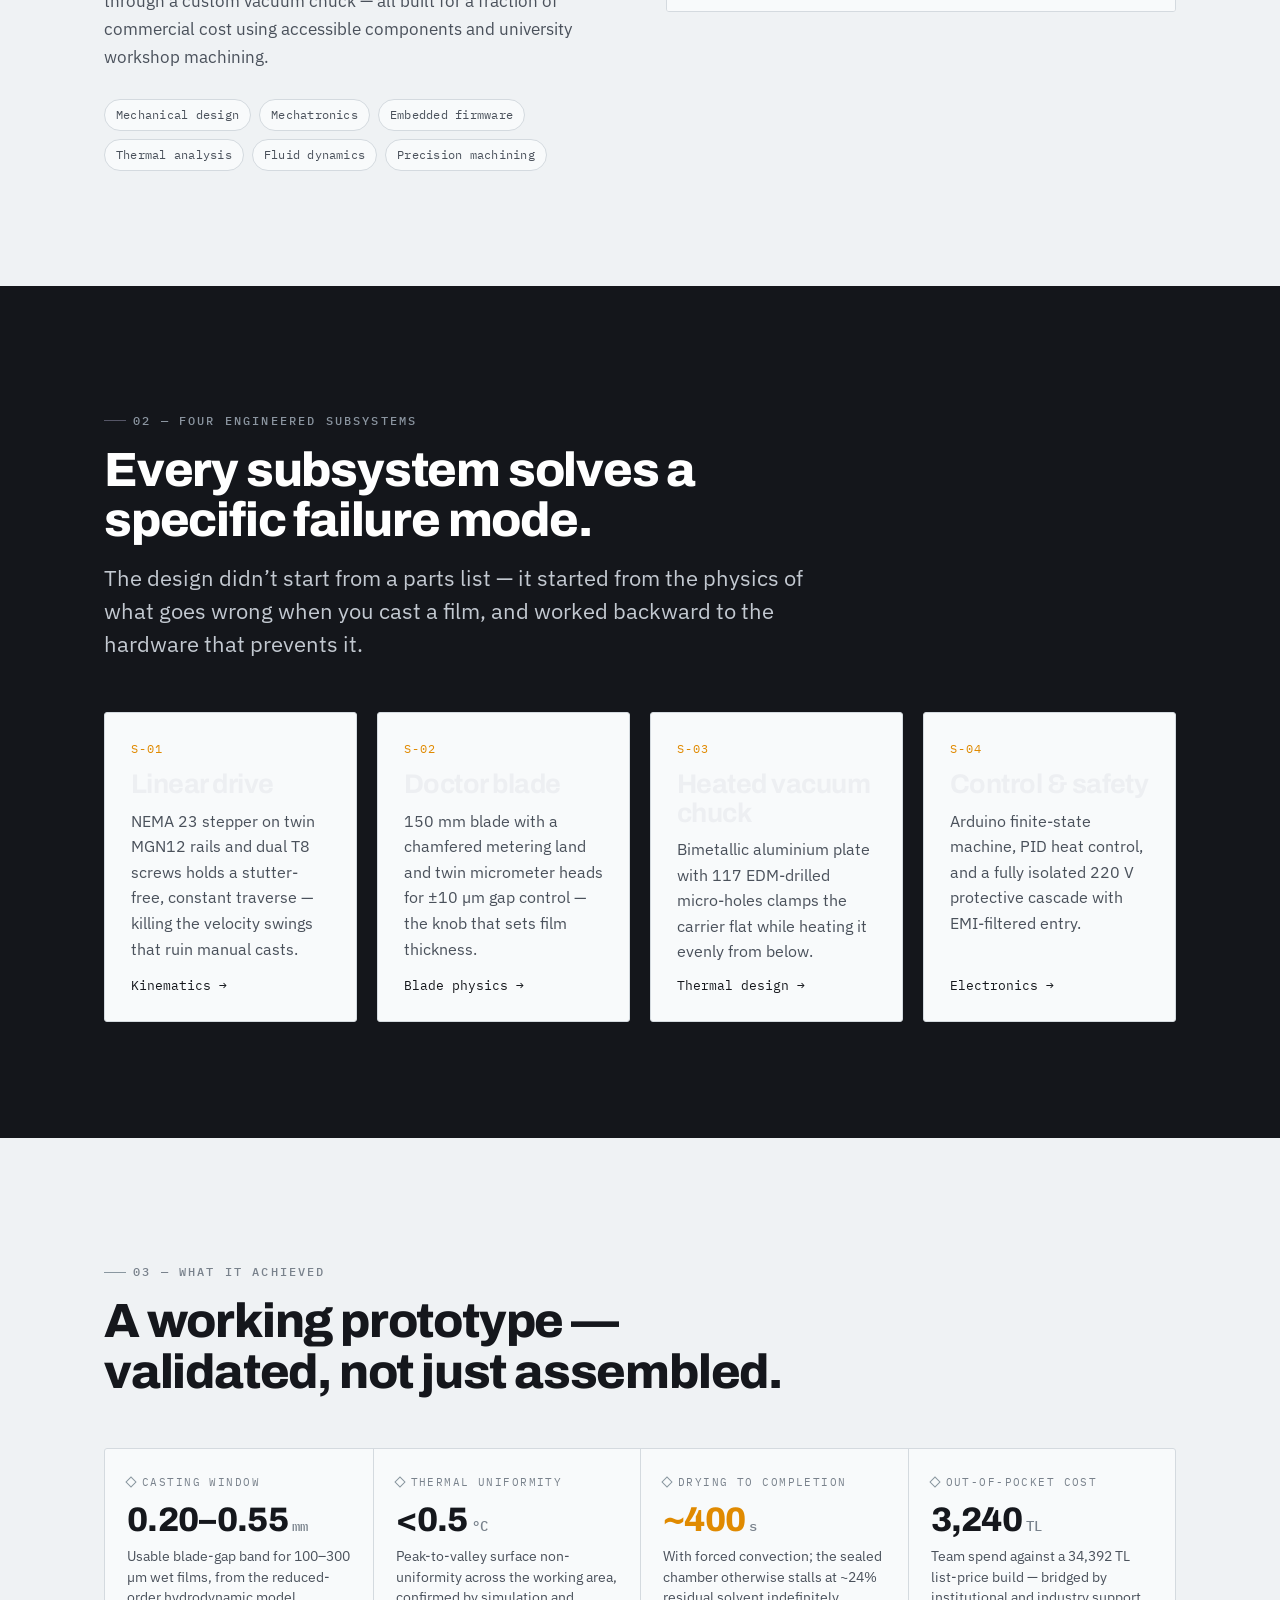
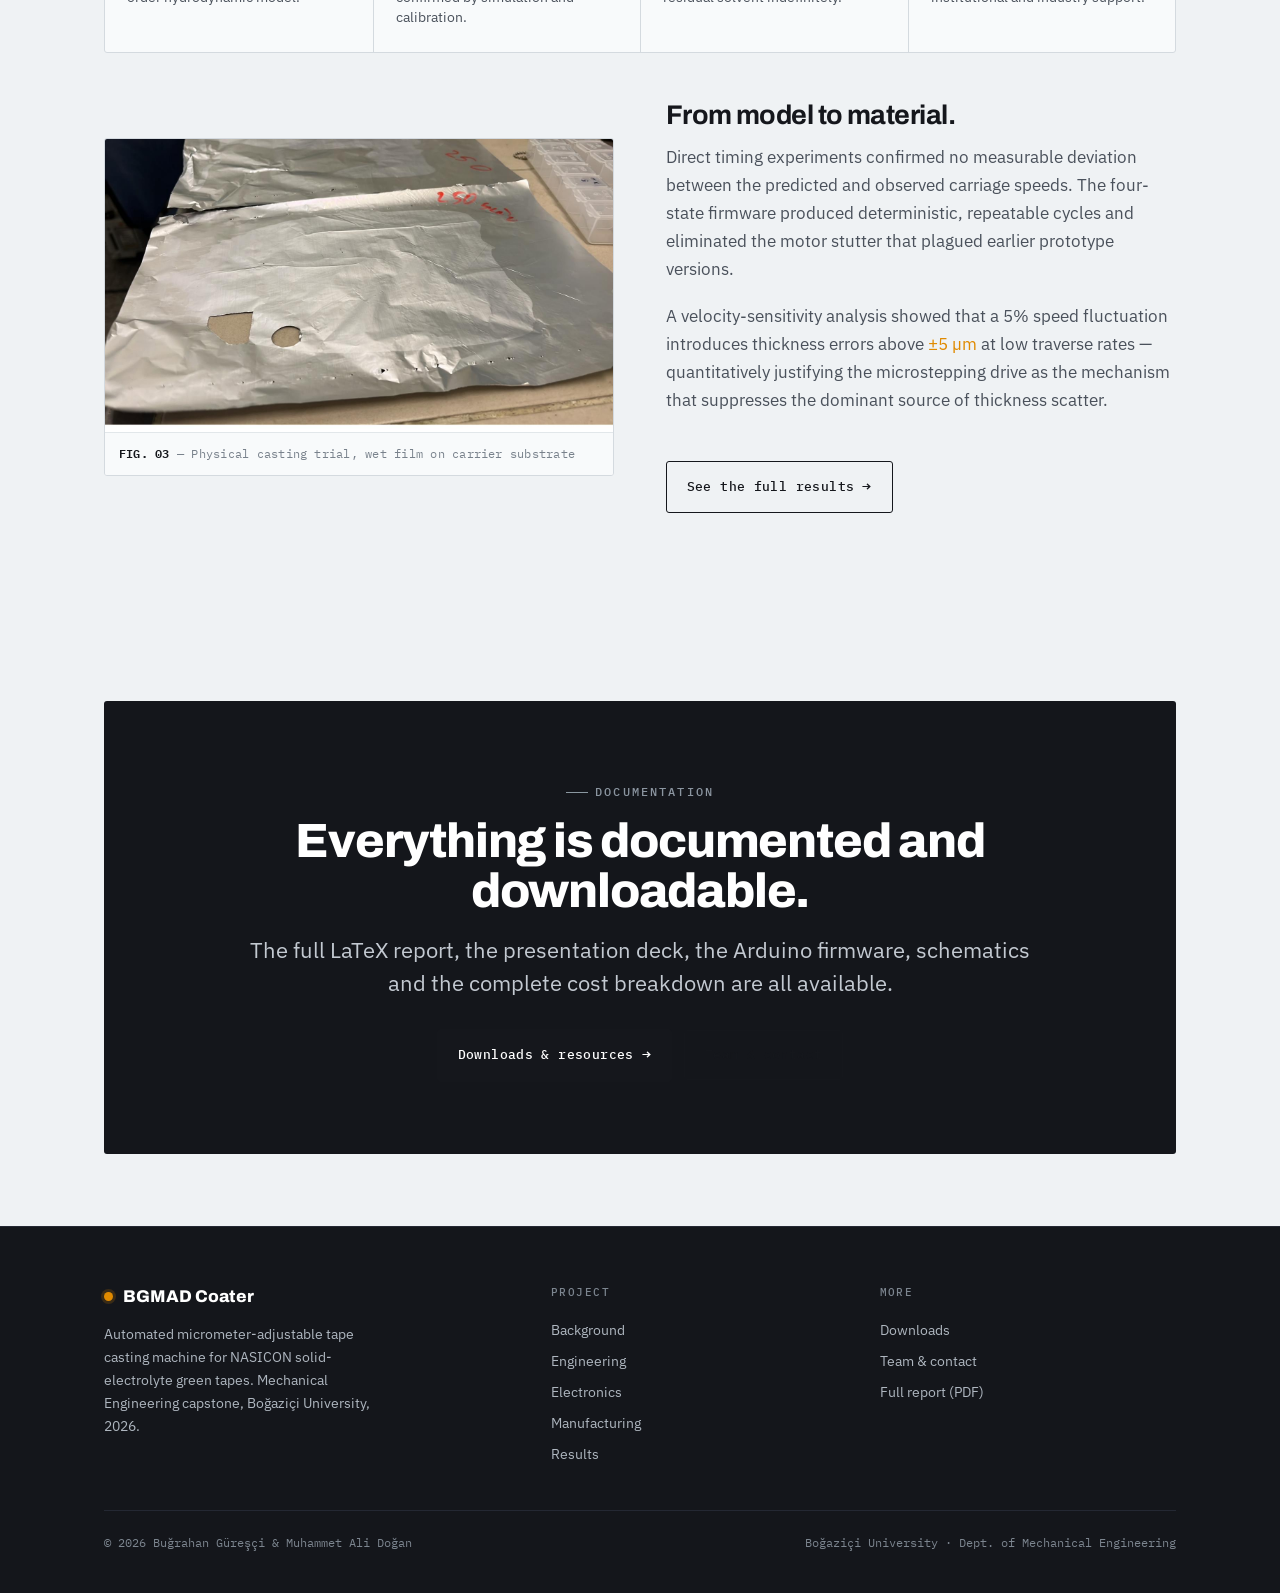
==== commit 1047e202: "Update index.html" ====
--- a/index.html
+++ b/index.html
@@ -37,7 +37,7 @@
   <div class="hero__grid"></div>
   <div class="hero__in">
     <div>
-      <span class="eyebrow hero__eyebrow">ME 492 Capstone · Boğaziçi University</span>
+      <span class="eyebrow hero__eyebrow">ME 492 Capstone Project · Boğaziçi University</span>
       <h1 class="display">Automated<br>Tape Casting<br>Machine</h1>
       <p class="hero__sub">Micrometer-adjustable doctor-blade coater · heated vacuum chuck · forced-convection drying</p>
       <p class="lead">A precision mechatronic instrument designed and built from the ground up to cast <strong style="color:#fff">NASICON solid-electrolyte green tapes</strong> for all-solid-state sodium-ion batteries — replacing error-prone manual casting with constant-shear automation and micron-level thickness control.</p>
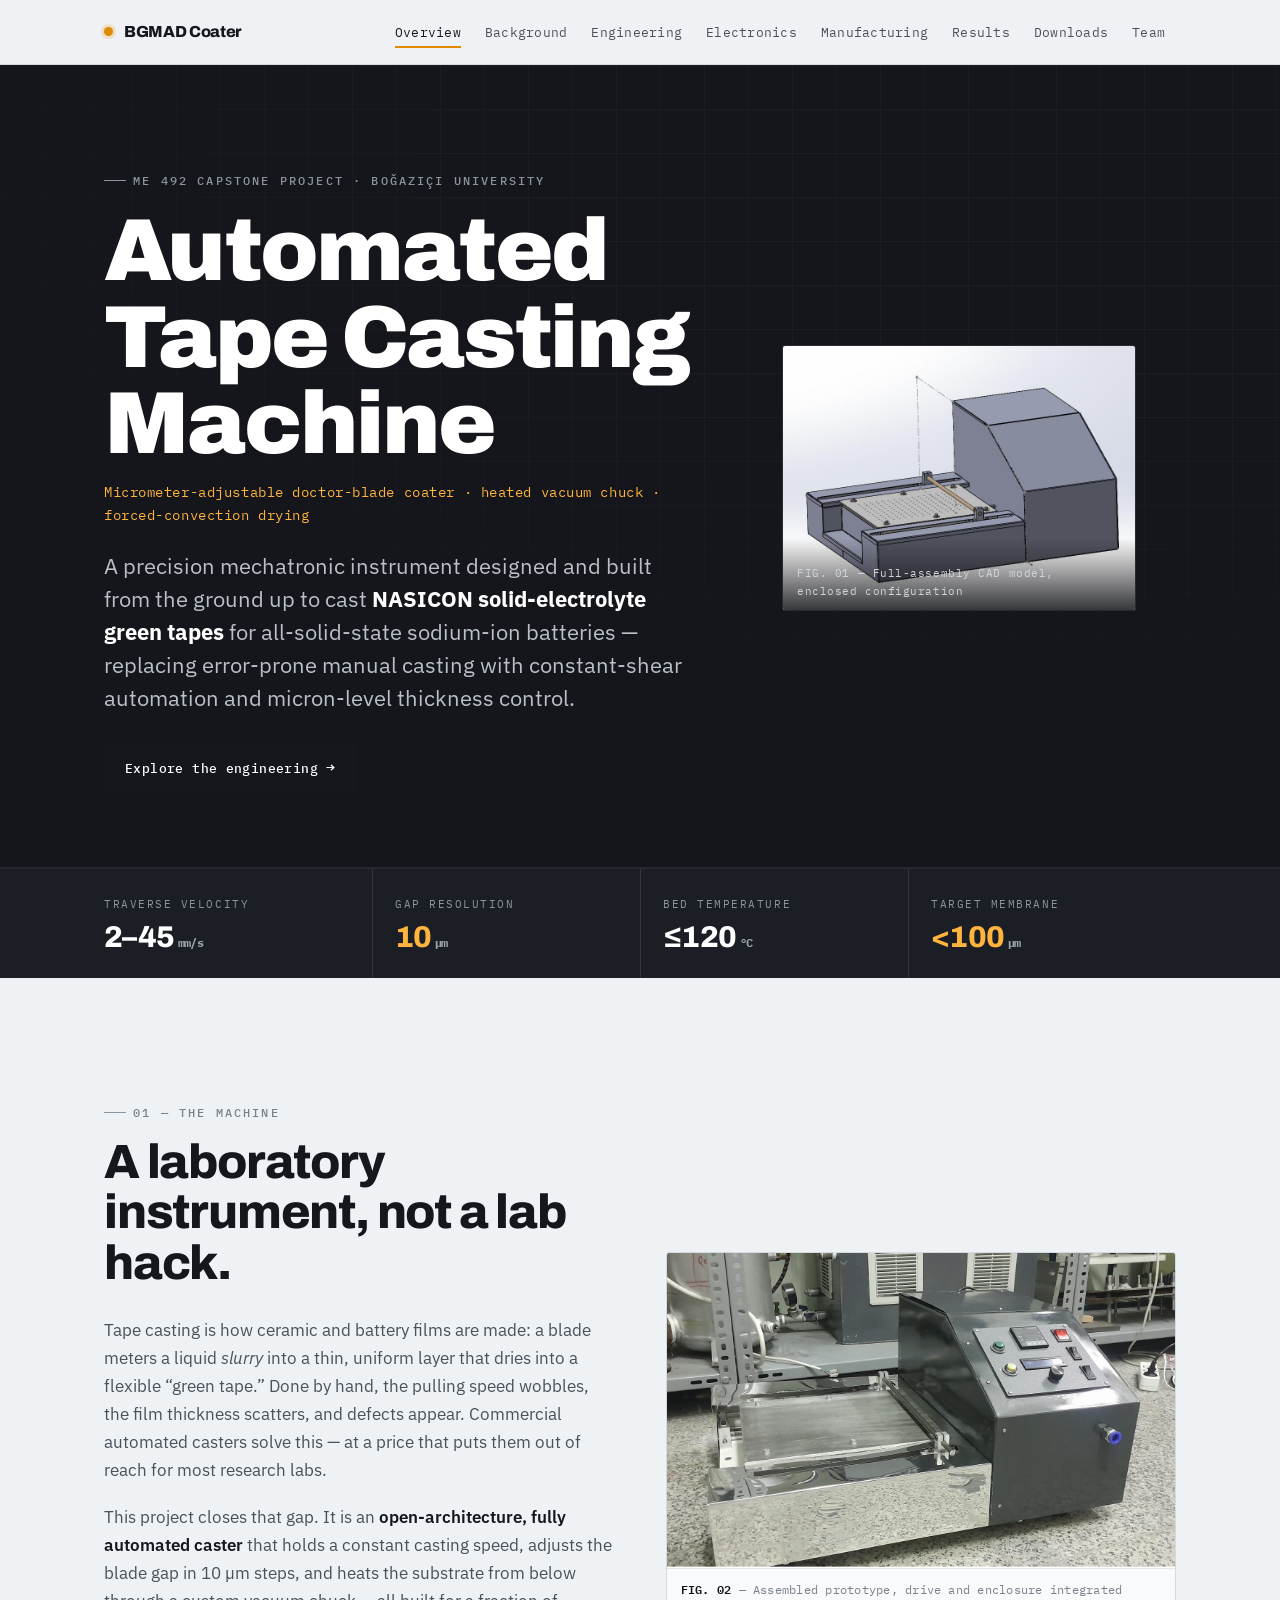
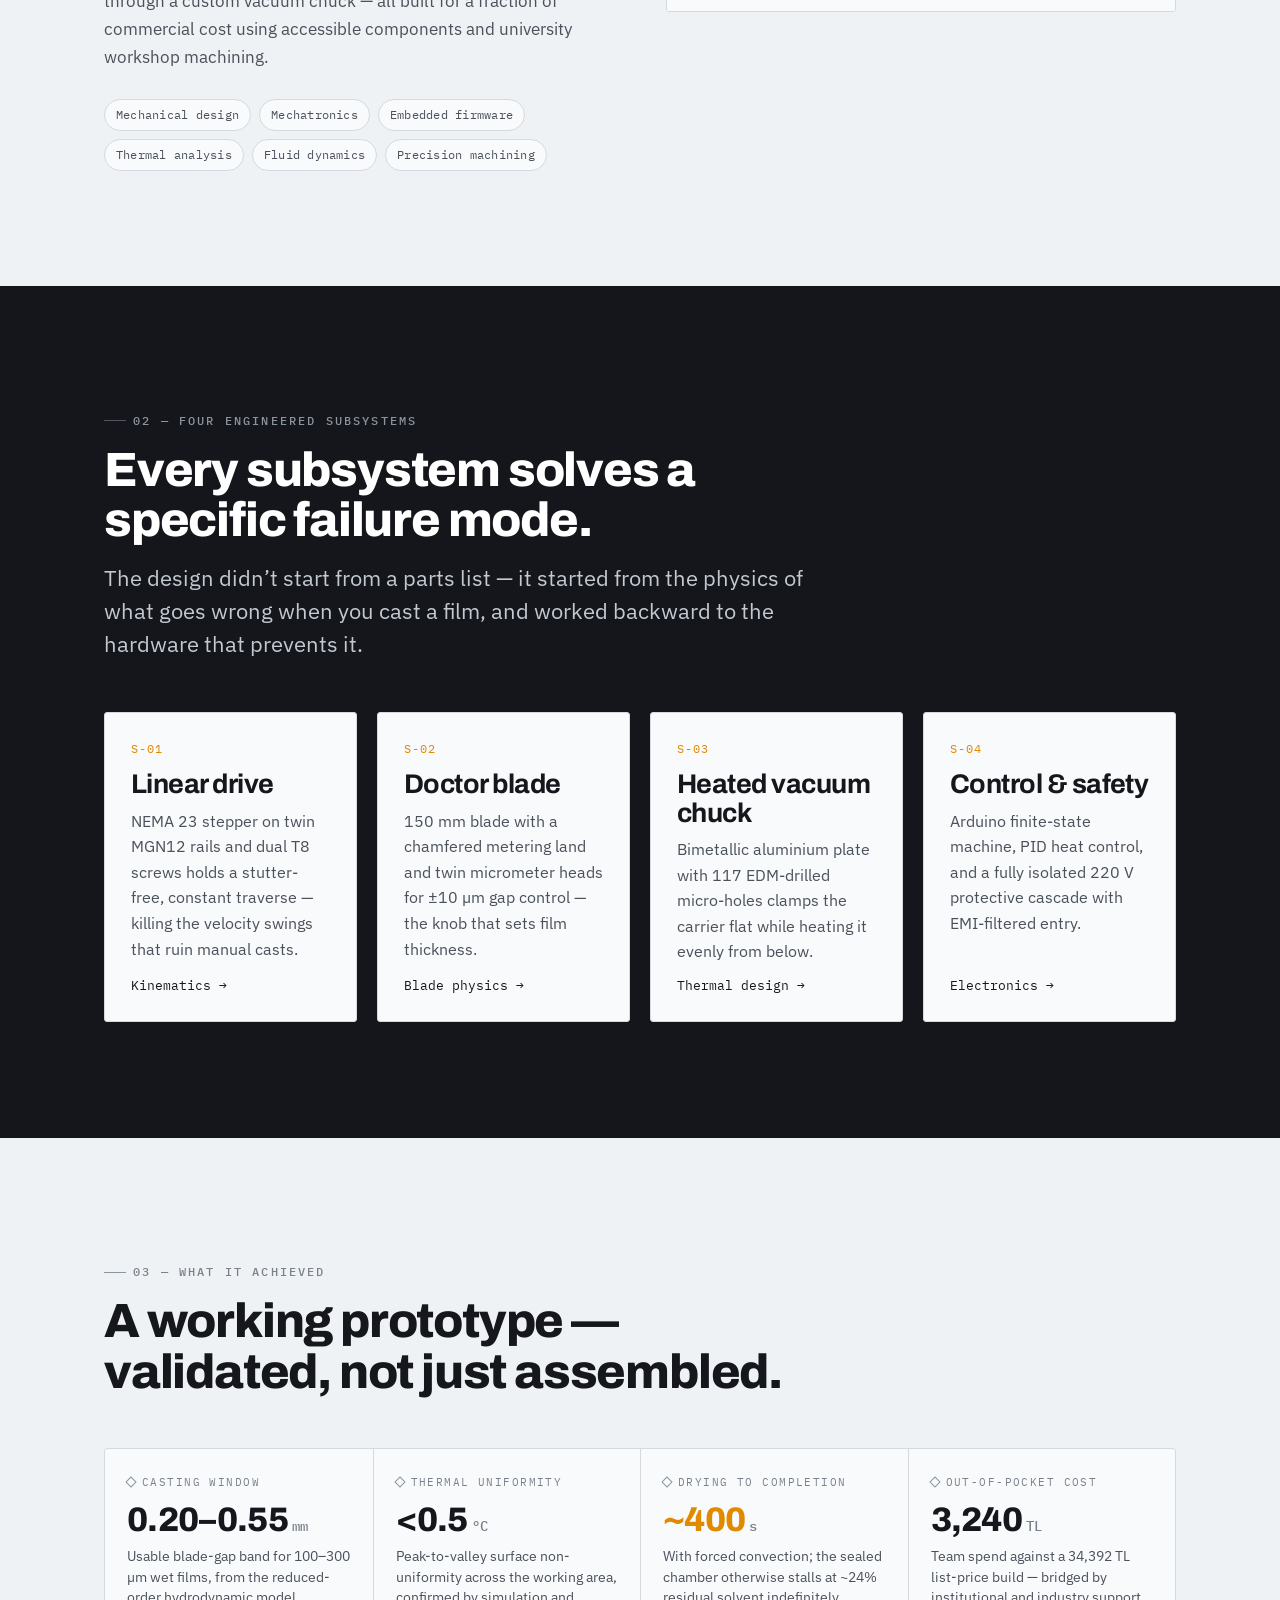
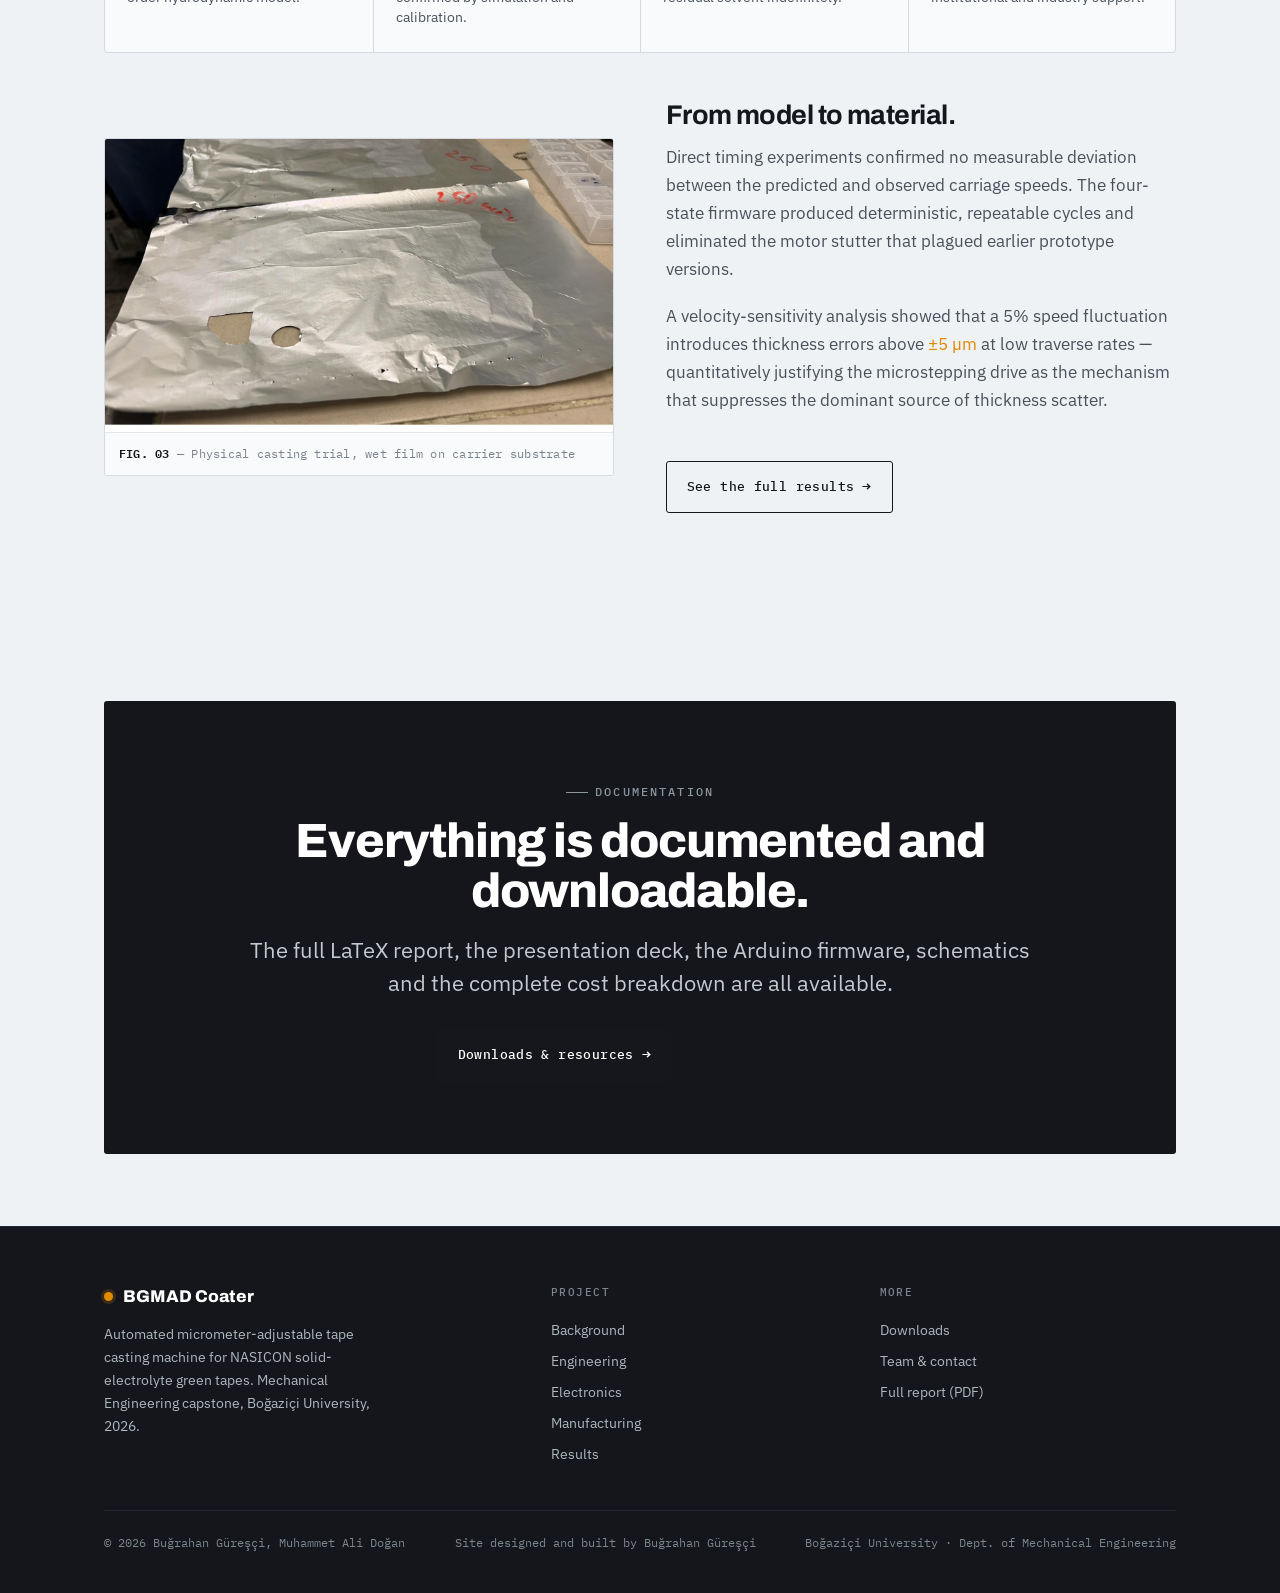
==== commit b0276a34: "Update index.html" ====
--- a/index.html
+++ b/index.html
@@ -225,7 +225,8 @@
       </div>
     </div>
     <div class="foot__bar">
-      <span>© 2026 Buğrahan Güreşçi &amp; Muhammet Ali Doğan</span>
+      <span>© 2026 Buğrahan Güreşçi, Muhammet Ali Doğan</span>
+      <span>Site designed and built by Buğrahan Güreşçi</span>
       <span>Boğaziçi University · Dept. of Mechanical Engineering</span>
     </div>
   </div>
--- a/style.css
+++ b/style.css
@@ -195,6 +195,7 @@
 .card__idx{font-family:var(--f-mono);font-size:12px;color:var(--signal);
   letter-spacing:.08em}
 .card h3{margin-top:2px}
+.dark .card h3{color:var(--ink)}
 .card p{color:var(--ink-2);font-size:15.5px;margin:0}
 .card--link{transition:border-color .18s,transform .18s}
 .card--link:hover{border-color:var(--ink);transform:translateY(-2px)}
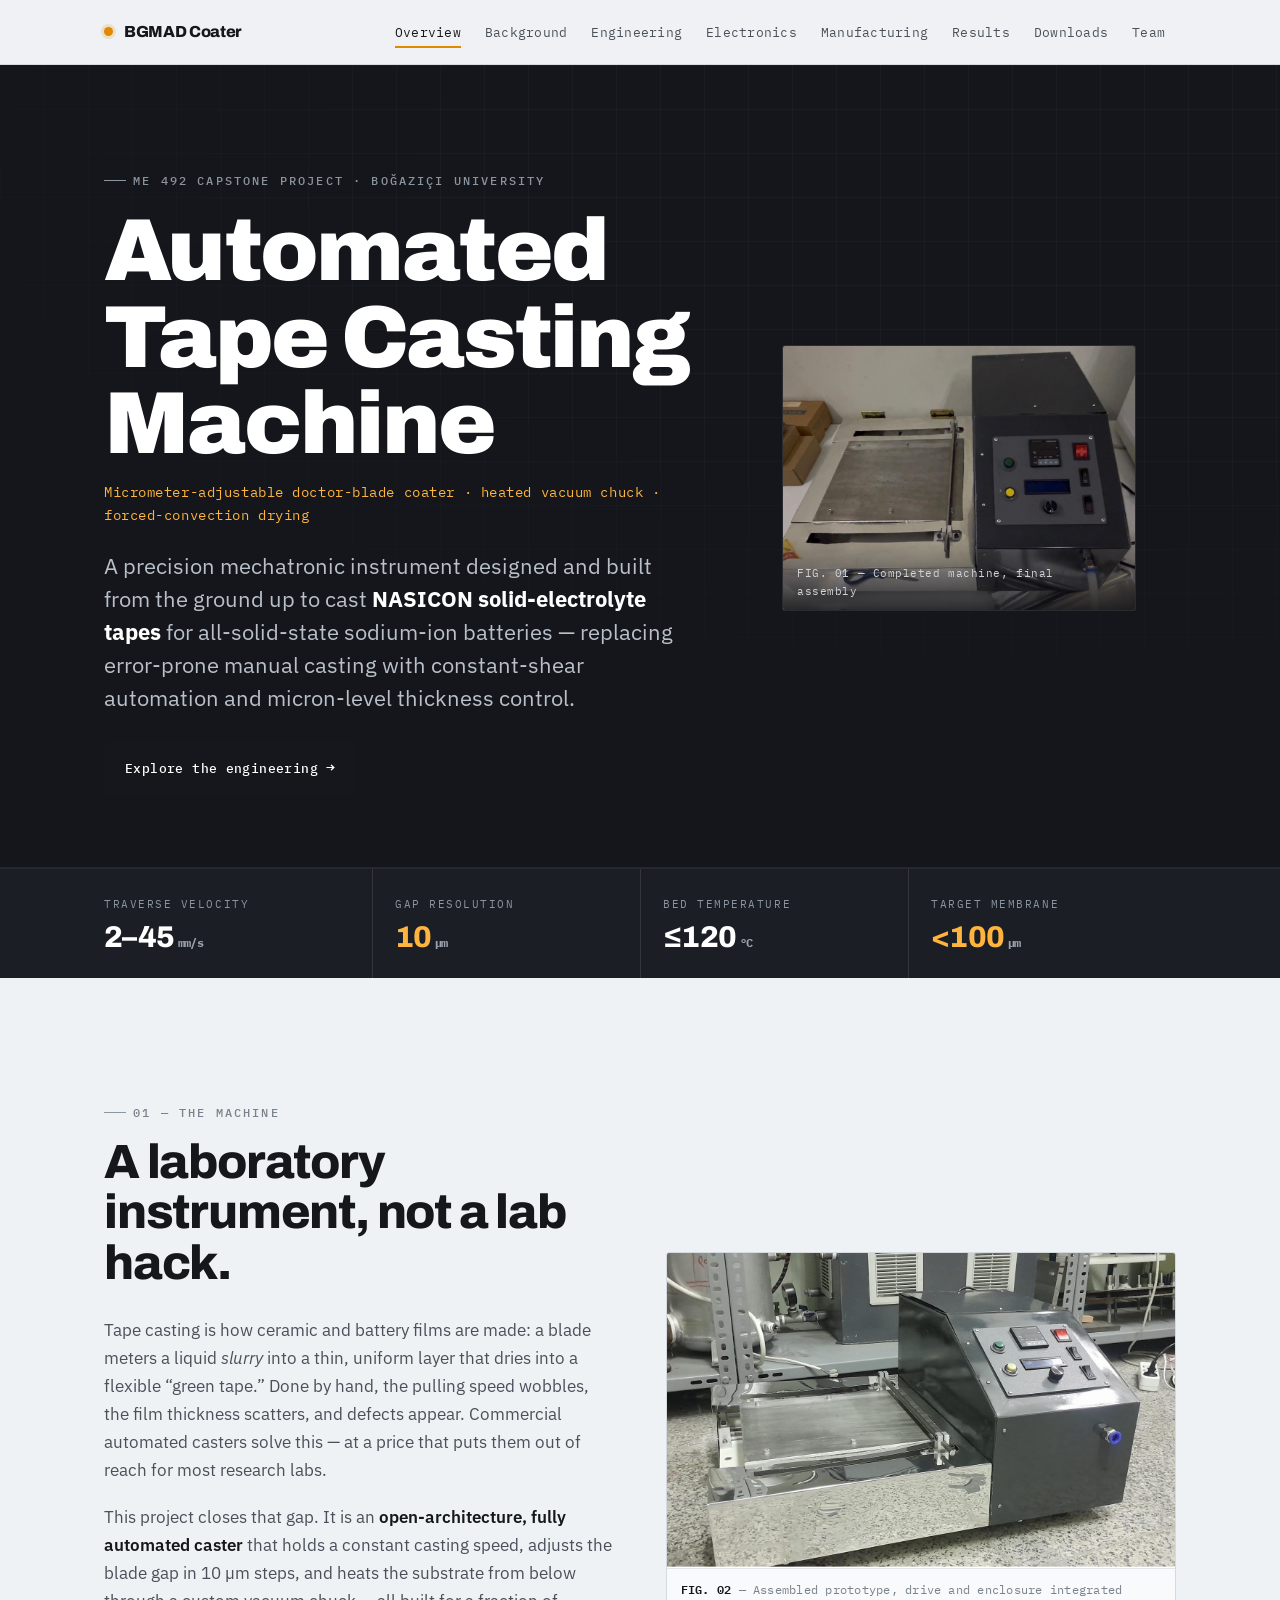
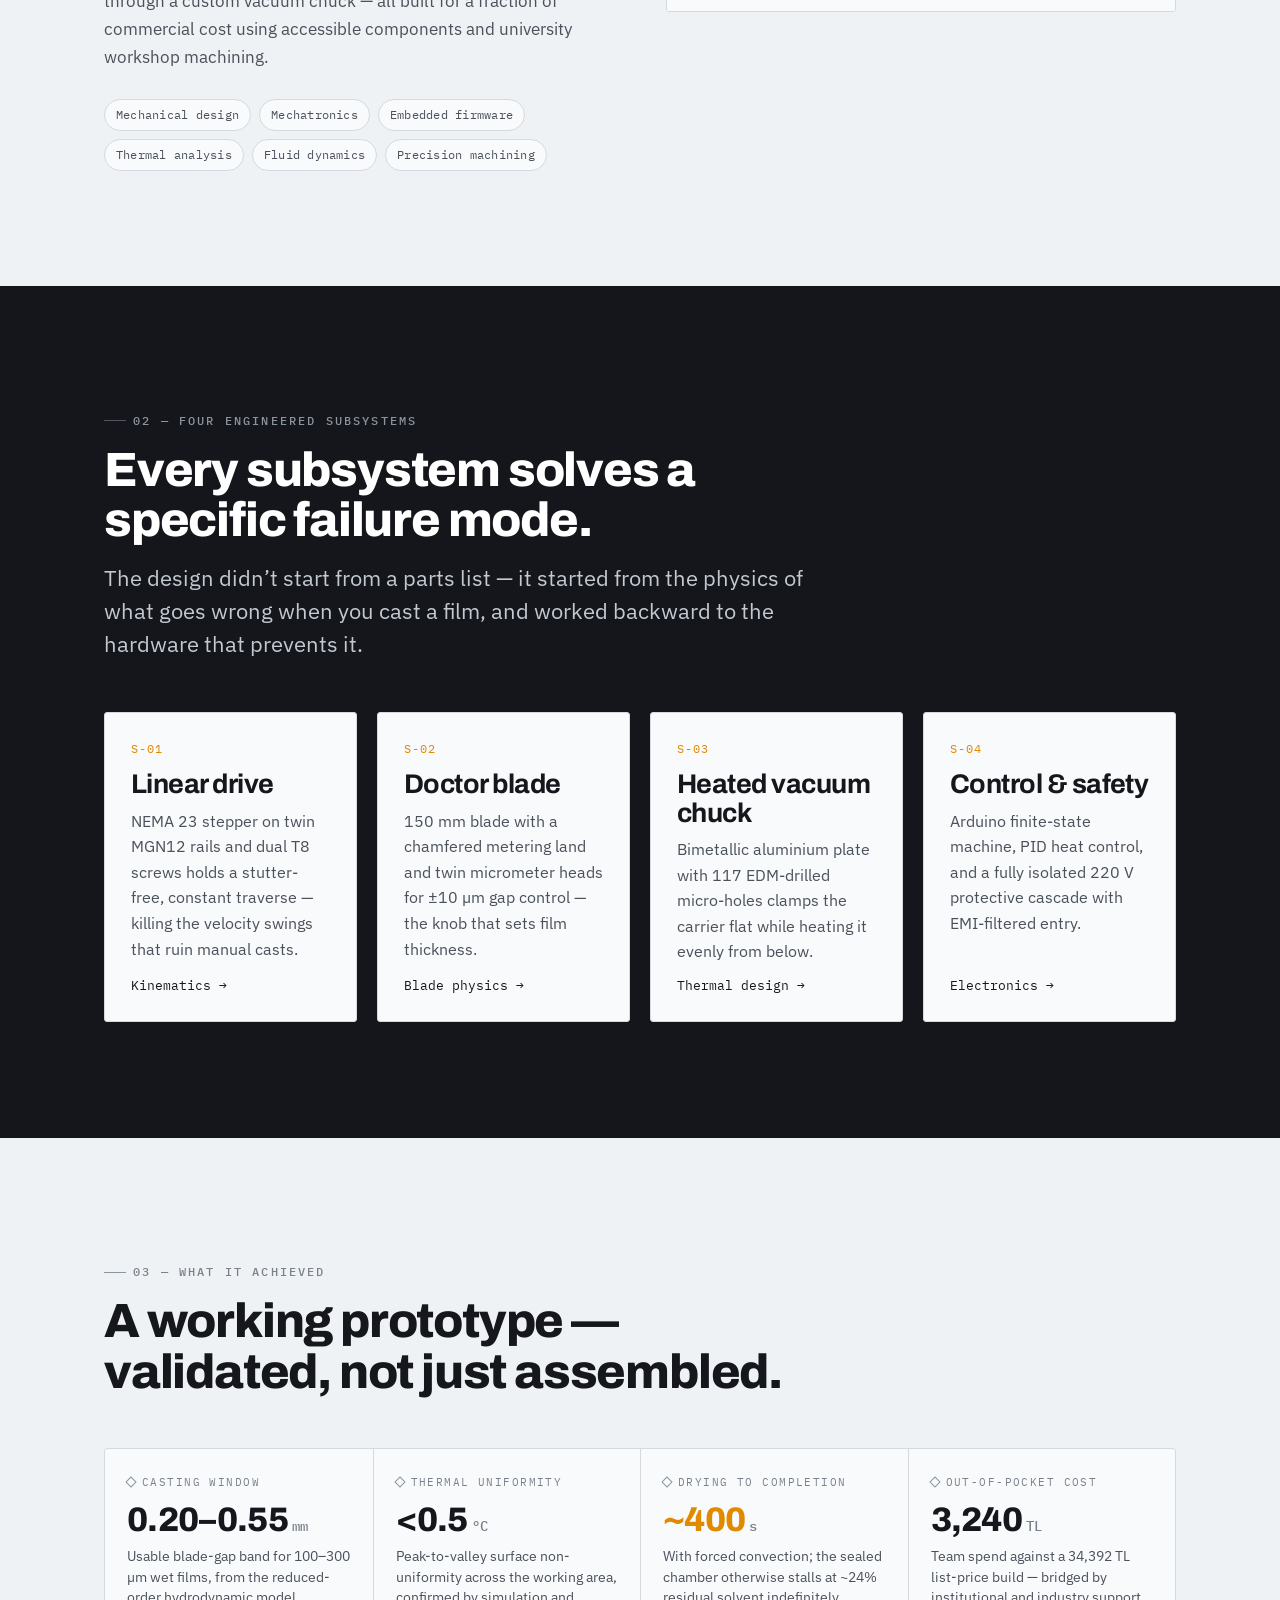
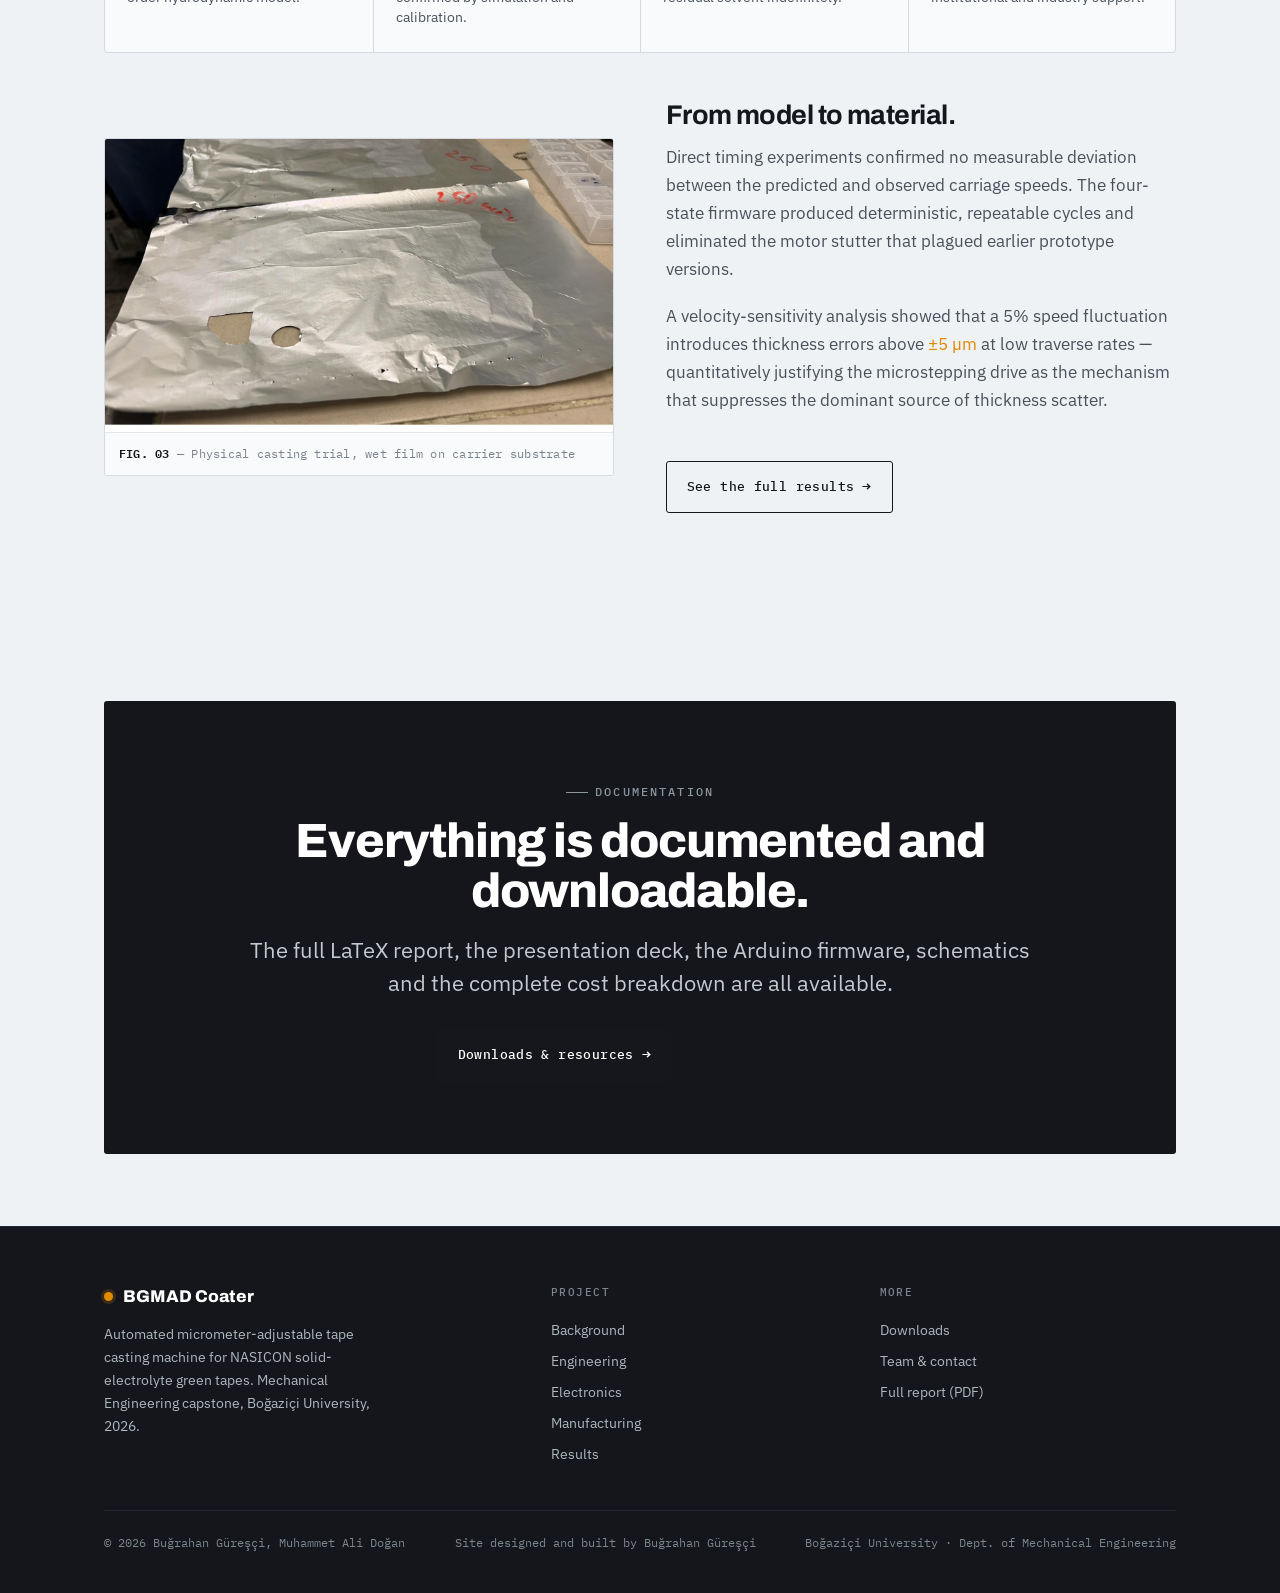
==== commit e7d26a4b: "Update index.html" ====
--- a/index.html
+++ b/index.html
@@ -40,15 +40,15 @@
       <span class="eyebrow hero__eyebrow">ME 492 Capstone Project · Boğaziçi University</span>
       <h1 class="display">Automated<br>Tape Casting<br>Machine</h1>
       <p class="hero__sub">Micrometer-adjustable doctor-blade coater · heated vacuum chuck · forced-convection drying</p>
-      <p class="lead">A precision mechatronic instrument designed and built from the ground up to cast <strong style="color:#fff">NASICON solid-electrolyte green tapes</strong> for all-solid-state sodium-ion batteries — replacing error-prone manual casting with constant-shear automation and micron-level thickness control.</p>
+      <p class="lead">A precision mechatronic instrument designed and built from the ground up to cast <strong style="color:#fff">NASICON solid-electrolyte tapes</strong> for all-solid-state sodium-ion batteries — replacing error-prone manual casting with constant-shear automation and micron-level thickness control.</p>
       <div class="btnrow">
         <a class="btn" href="engineering.html">Explore the engineering <span class="btn__arrow">→</span></a>
         <a class="btn btn--ghost" href="ME492_Report_Group17.pdf" target="_blank" rel="noopener">Read the full report (PDF)</a>
       </div>
     </div>
     <figure class="hero__figure">
-      <img src="CAD_goruntusu_casing.jpeg" alt="CAD render of the tape casting machine enclosure">
-      <figcaption class="hero__figcap">FIG. 01 — Full-assembly CAD model, enclosed configuration</figcaption>
+      <img src="DrBladeResim.jpeg" alt="Completed doctor-blade tape casting machine">
+      <figcaption class="hero__figcap">FIG. 01 — Completed machine, final assembly</figcaption>
     </figure>
   </div>
 </section>
--- a/style.css
+++ b/style.css
@@ -182,6 +182,7 @@
   line-height:1;letter-spacing:-.02em}
 .dim__val .u{font-family:var(--f-mono);font-size:14px;font-weight:500;
   color:var(--ink-3);margin-left:4px;letter-spacing:0}
+.dark .dim__val:not(.is-signal){color:var(--ink)}
 .dim__val.is-signal{color:var(--signal)}
 .dim__note{font-size:14px;color:var(--ink-2);margin-top:9px;line-height:1.45}
 
@@ -207,6 +208,7 @@
 .split{display:grid;grid-template-columns:1fr 1fr;gap:clamp(28px,4vw,56px);
   align-items:center}
 .split--rev .split__media{order:2}
+.split--stack{grid-template-columns:1fr}
 .split__media{border:1px solid var(--line);border-radius:var(--r);overflow:hidden;
   background:var(--paper-2)}
 .split__media img{width:100%;object-fit:cover}
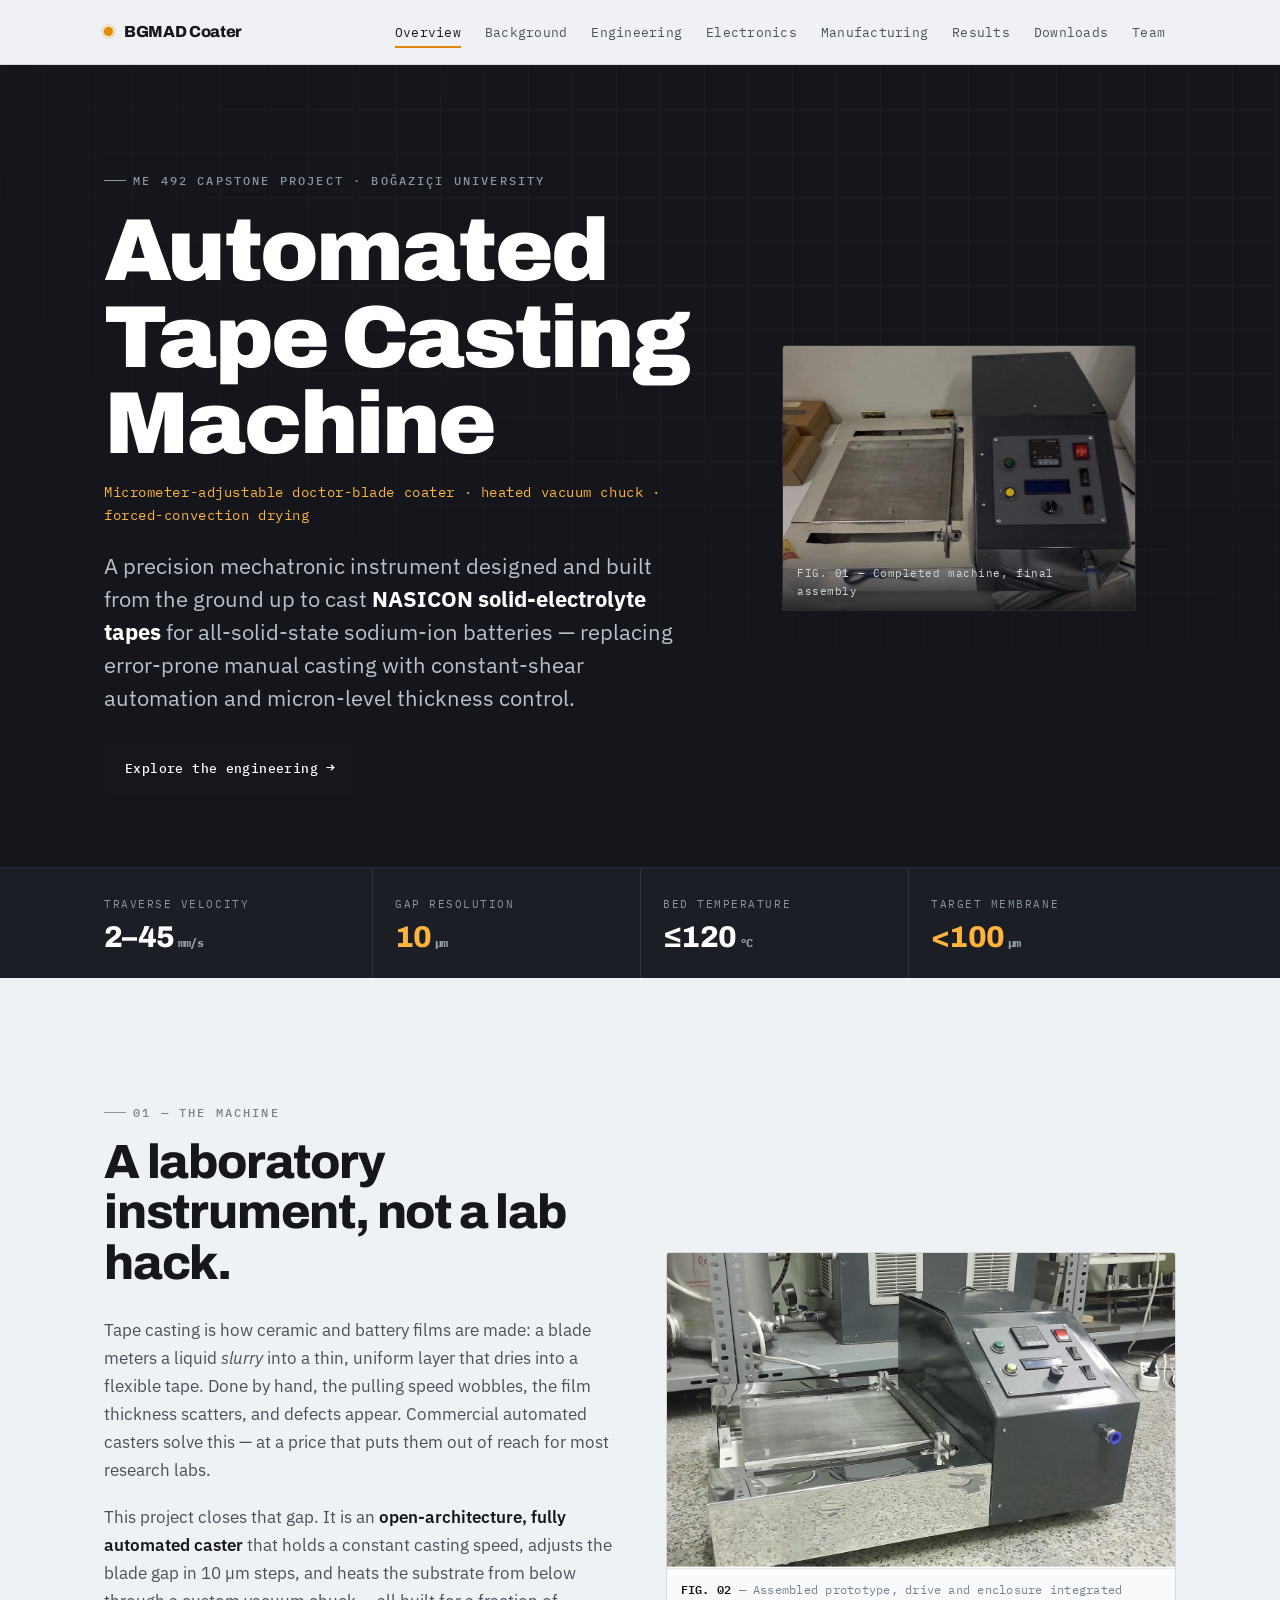
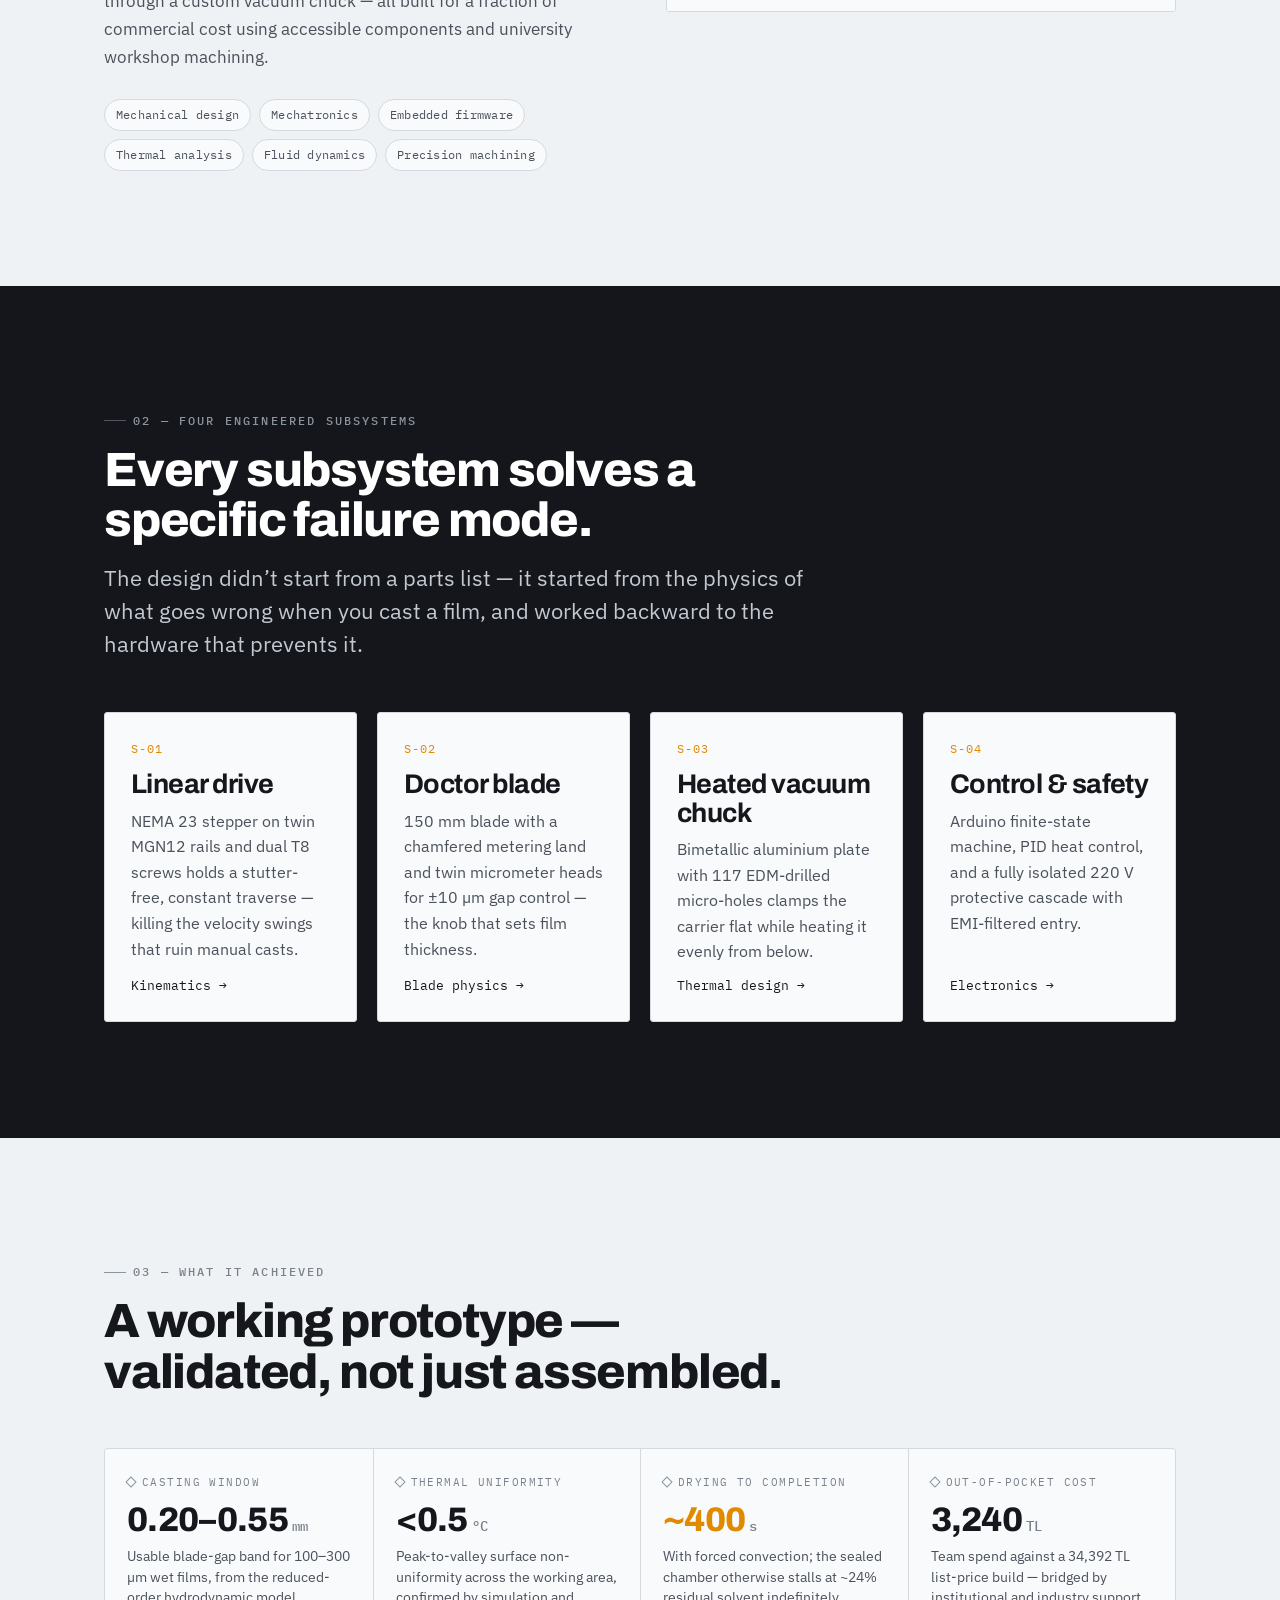
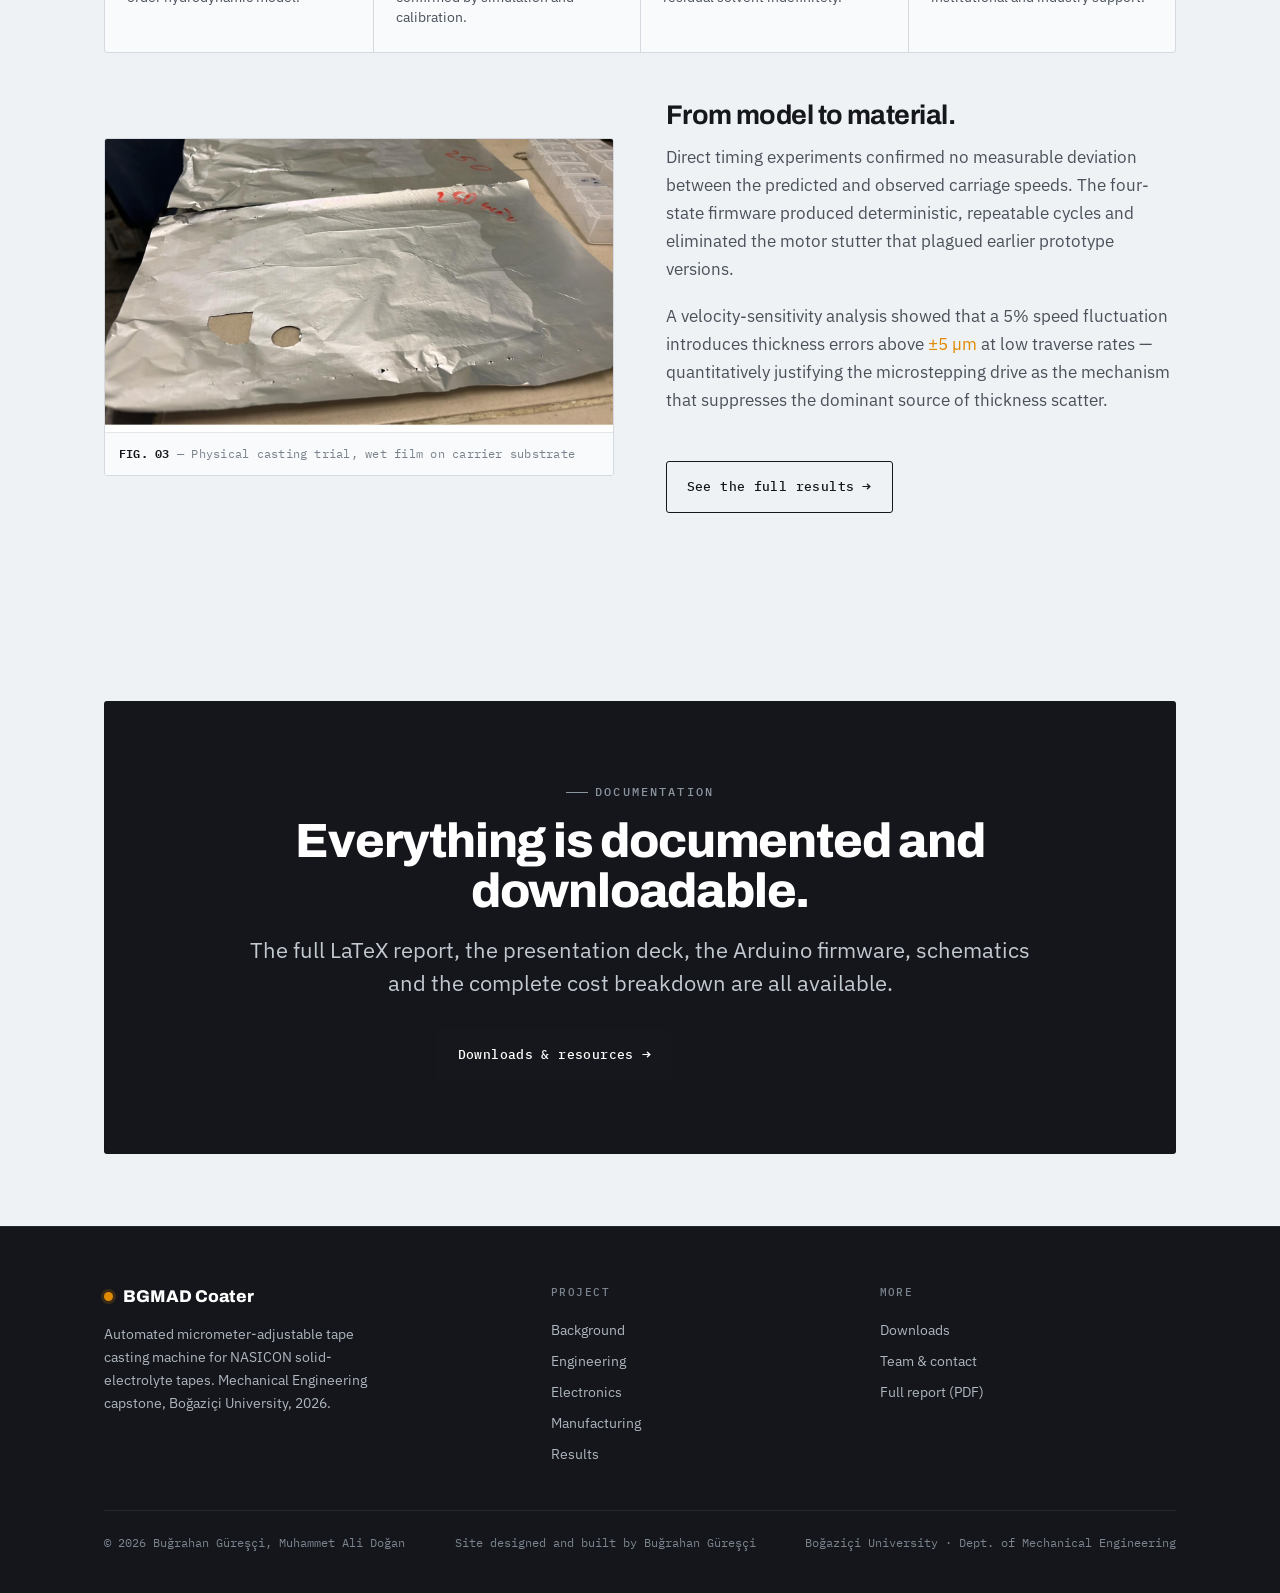
==== commit c90f16d8: "Update index.html" ====
--- a/index.html
+++ b/index.html
@@ -4,9 +4,9 @@
 <meta charset="UTF-8">
 <meta name="viewport" content="width=device-width,initial-scale=1">
 <title>BGMAD Tape Casting Machine — Automated Micrometer-Adjustable Coater</title>
-<meta name="description" content="An automated, micrometer-adjustable doctor-blade tape casting machine built to produce NASICON solid-electrolyte green tapes for all-solid-state sodium-ion batteries. Boğaziçi University ME 492 capstone.">
+<meta name="description" content="An automated, micrometer-adjustable doctor-blade tape casting machine built to produce NASICON solid-electrolyte tapes for all-solid-state sodium-ion batteries. Boğaziçi University ME 492 capstone.">
 <meta property="og:title" content="Automated Micrometer-Adjustable Tape Casting Machine">
-<meta property="og:description" content="A precision mechatronic coater for NASICON solid-electrolyte green tapes — Boğaziçi University mechanical engineering capstone.">
+<meta property="og:description" content="A precision mechatronic coater for NASICON solid-electrolyte tapes — Boğaziçi University mechanical engineering capstone.">
 <meta property="og:type" content="website">
 <meta property="og:image" content="CAD_goruntusu_casing.jpeg">
 <link rel="icon" type="image/png" href="favicon.png">
@@ -83,7 +83,7 @@
         <span class="eyebrow">01 — The machine</span>
         <h2 class="mt-s">A laboratory instrument, not a lab hack.</h2>
         <div class="prose mt-m">
-          <p>Tape casting is how ceramic and battery films are made: a blade meters a liquid <em>slurry</em> into a thin, uniform layer that dries into a flexible “green tape.” Done by hand, the pulling speed wobbles, the film thickness scatters, and defects appear. Commercial automated casters solve this — at a price that puts them out of reach for most research labs.</p>
+          <p>Tape casting is how ceramic and battery films are made: a blade meters a liquid <em>slurry</em> into a thin, uniform layer that dries into a flexible tape. Done by hand, the pulling speed wobbles, the film thickness scatters, and defects appear. Commercial automated casters solve this — at a price that puts them out of reach for most research labs.</p>
           <p>This project closes that gap. It is an <strong>open-architecture, fully automated caster</strong> that holds a constant casting speed, adjusts the blade gap in 10 µm steps, and heats the substrate from below through a custom vacuum chuck — all built for a fraction of commercial cost using accessible components and university workshop machining.</p>
         </div>
         <div class="tags mt-m">
@@ -171,7 +171,7 @@
     </div>
     <div class="split mt-l">
       <div class="figure">
-        <img src="250mikron_casting.jpeg" alt="Cast NASICON green tape sample">
+        <img src="250mikron_casting.jpeg" alt="Cast NASICON tape sample">
         <div class="figure__cap"><b>FIG. 03</b> — Physical casting trial, wet film on carrier substrate</div>
       </div>
       <div>
@@ -207,7 +207,7 @@
     <div class="foot__grid">
       <div>
         <div class="foot__brand"><span class="brand__tag"></span>BGMAD Coater</div>
-        <p style="max-width:34ch;margin:0">Automated micrometer-adjustable tape casting machine for NASICON solid-electrolyte green tapes. Mechanical Engineering capstone, Boğaziçi University, 2026.</p>
+        <p style="max-width:34ch;margin:0">Automated micrometer-adjustable tape casting machine for NASICON solid-electrolyte tapes. Mechanical Engineering capstone, Boğaziçi University, 2026.</p>
       </div>
       <div>
         <h5>Project</h5>
